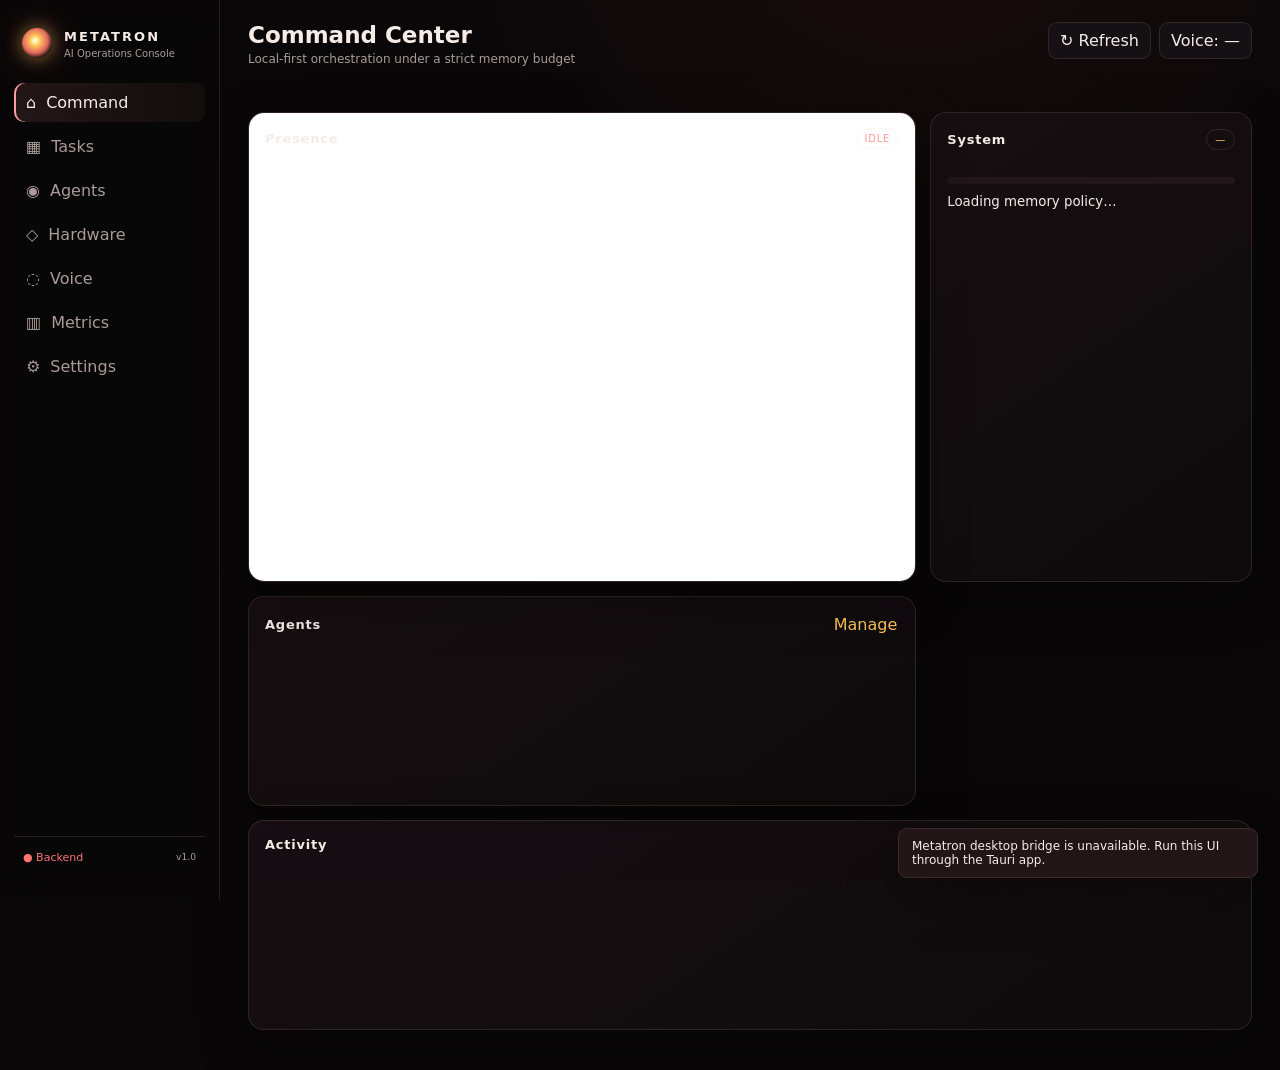
==== ui/index.html @ 9361f71b "Metatron v1.0 (AllNPU + GPU fallback) Source: Metatron_OpenSource_v1.1_AllNPU_GPUFallback.zip (98 fi" ====
<!doctype html>
<html lang="en">
<head>
<meta charset="utf-8" />
<meta name="viewport" content="width=device-width,initial-scale=1" />
<meta name="color-scheme" content="dark" />
<title>Metatron</title>
<link rel="stylesheet" href="styles.css" />
</head>
<body>
<div id="app">
  <aside class="sidebar">
    <div class="brand"><span class="brand-orb"></span><div><strong>METATRON</strong><small>AI Operations Console</small></div></div>
    <nav id="nav">
      <button data-view="command" class="active">⌂ <span>Command</span></button>
      <button data-view="tasks">▦ <span>Tasks</span></button>
      <button data-view="agents">◉ <span>Agents</span></button>
      <button data-view="hardware">◇ <span>Hardware</span></button>
      <button data-view="voice">◌ <span>Voice</span></button>
      <button data-view="metrics">▥ <span>Metrics</span></button>
      <button data-view="settings">⚙ <span>Settings</span></button>
    </nav>
    <div class="side-footer"><div id="backendState" class="status-dot">● Backend</div><small id="version">v1.0</small></div>
  </aside>

  <main>
    <header class="topbar">
      <div><h1 id="viewTitle">Command Center</h1><p id="viewSubtitle">Local-first orchestration under a strict memory budget</p></div>
      <div class="top-actions"><button id="refreshBtn" class="ghost">↻ Refresh</button><button id="ttsToggle" class="ghost">Voice: —</button></div>
    </header>

    <section id="view-command" class="view active">
      <div class="command-grid">
        <section class="panel orb-panel">
          <div class="panel-head"><h2>Presence</h2><span id="presenceState" class="pill">idle</span></div>
          <iframe id="orbFrame" src="orb.html" title="Metatron Orb"></iframe>
        </section>
        <section class="panel summary-panel">
          <div class="panel-head"><h2>System</h2><span id="memoryBadge" class="pill gold">—</span></div>
          <div class="metric-grid" id="systemMetrics"></div>
          <div class="memory-bar"><i id="memoryFill"></i></div>
          <small id="memoryLabel">Loading memory policy…</small>
        </section>
        <section class="panel agents-mini"><div class="panel-head"><h2>Agents</h2><button class="text-btn" data-go="agents">Manage</button></div><div id="agentMiniList"></div></section>
        <section class="panel activity"><div class="panel-head"><h2>Activity</h2><span class="muted">live</span></div><div id="activityList" class="activity-list"></div></section>
      </div>
    </section>

    <section id="view-tasks" class="view">
      <div class="toolbar"><button id="newTaskBtn" class="primary">+ New task</button><span class="muted">Drag is intentionally omitted in v1; use Move for deterministic agent-safe state transitions.</span></div>
      <div id="kanban" class="kanban"></div>
    </section>

    <section id="view-agents" class="view"><div id="agentGrid" class="cards"></div></section>

    <section id="view-hardware" class="view">
      <div class="two-col">
        <section class="panel"><div class="panel-head"><h2>Accelerator policy</h2><div class="row" style="margin:0"><button id="winmlCatalog" class="ghost">Windows ML</button><button id="winmlEnsure" class="primary">Ensure EPs</button><button id="hardwareRefresh" class="ghost">Re-scan</button></div></div>
          <p class="lead">Metatron tries <b>every routable NPU → every routable GPU → CPU</b>. Hardware detected without a usable execution provider is shown, but never selected. Runtime placement is recorded only after session creation succeeds.</p>
          <div id="devicePolicy" class="policy-row"></div>
          <div id="hardwareCounts" class="metric-grid"></div>
        </section>
        <section class="panel"><div class="panel-head"><h2>Active placement</h2></div><div id="actualDevices"></div></section>
      </div>
      <div id="deviceGrid" class="cards hardware-cards"></div>
    </section>

    <section id="view-voice" class="view">
      <div class="two-col">
        <section class="panel"><h2>Speech output</h2><div id="voiceControls" class="settings-stack"></div></section>
        <section class="panel"><h2>Test voice</h2><textarea id="ttsText">Metatron is online. All systems are operating within the configured memory budget.</textarea><div class="row"><button id="speakBtn" class="primary">Speak</button><button id="stopSpeakBtn" class="ghost">Stop</button></div><div id="ttsProviders"></div></section>
      </div>
      <section class="panel"><div class="panel-head"><h2>Presence response</h2><span class="muted">backend event semantics</span></div><div class="state-strip"><span>Listening</span><b>inward energy</b><span>Thinking</span><b>condensed core</b><span>Speaking</span><b>outward gold waves</b></div></section>
    </section>

    <section id="view-metrics" class="view">
      <div class="cards" id="metricCards"></div>
      <section class="panel"><div class="panel-head"><h2>Managed memory</h2><span id="budgetState" class="pill">—</span></div><div id="memoryResources" class="resource-list"></div></section>
    </section>

    <section id="view-settings" class="view">
      <div id="settingsGrid" class="settings-grid"></div>
    </section>
  </main>
</div>
<div id="toast"></div>
<script src="app.js"></script>
</body>
</html>
---- ui/styles.css ----
:root{--bg:#090708;--panel:#120d0f;--panel2:#171013;--line:rgba(255,190,145,.13);--text:#f6ece7;--muted:#a99b98;--red:#ff9c9c;--red2:#d95c66;--gold:#ffc857;--good:#78d9ad;--warn:#ffca70;--bad:#ff7373;--shadow:0 18px 54px rgba(0,0,0,.32);font-family:Inter,ui-sans-serif,system-ui,-apple-system,"Segoe UI",sans-serif;color-scheme:dark}*{box-sizing:border-box}html,body{margin:0;min-height:100%;background:radial-gradient(circle at 72% -15%,rgba(123,38,42,.16),transparent 32%),var(--bg);color:var(--text)}button,input,select,textarea{font:inherit}button{cursor:pointer}#app{display:grid;grid-template-columns:220px 1fr;min-height:100vh}.sidebar{position:sticky;top:0;height:100vh;border-right:1px solid var(--line);padding:22px 14px;display:flex;flex-direction:column;background:rgba(9,7,8,.86);backdrop-filter:blur(18px)}.brand{display:flex;align-items:center;gap:12px;padding:4px 8px 24px}.brand-orb{width:30px;height:30px;border-radius:50%;background:radial-gradient(circle at 44% 42%,#fff4bd 0 9%,#ffc857 20%,#df675d 52%,rgba(255,125,133,.08) 74%);box-shadow:0 0 18px #ffc85788,0 0 42px #e05e6644}.brand strong{letter-spacing:.16em;font-size:13px}.brand small{display:block;color:var(--muted);font-size:10px;margin-top:3px}nav{display:grid;gap:5px}nav button{border:0;background:transparent;color:var(--muted);text-align:left;padding:10px 12px;border-radius:10px;display:flex;gap:10px;align-items:center}nav button:hover,nav button.active{background:linear-gradient(90deg,rgba(255,156,156,.11),rgba(255,200,87,.04));color:var(--text)}nav button.active{box-shadow:inset 2px 0 var(--red)}.side-footer{margin-top:auto;padding:14px 9px;border-top:1px solid var(--line);display:flex;justify-content:space-between;color:var(--muted);font-size:11px}.status-dot.online{color:var(--good)}.status-dot.offline{color:var(--bad)}main{padding:22px 28px 40px;min-width:0}.topbar{height:72px;display:flex;align-items:flex-start;justify-content:space-between;margin-bottom:18px}.topbar h1{font-size:23px;margin:0 0 4px}.topbar p{margin:0;color:var(--muted);font-size:12px}.top-actions{display:flex;gap:8px}.view{display:none}.view.active{display:block}.panel{border:1px solid var(--line);border-radius:16px;background:linear-gradient(145deg,rgba(24,16,19,.86),rgba(15,11,13,.86));box-shadow:var(--shadow);padding:16px}.panel h2{margin:0;font-size:13px;letter-spacing:.06em}.panel-head{display:flex;align-items:center;justify-content:space-between;margin-bottom:12px}.command-grid{display:grid;grid-template-columns:minmax(420px,1.35fr) minmax(280px,.65fr);gap:14px}.orb-panel{height:470px;padding:0;overflow:hidden;position:relative}.orb-panel .panel-head{position:absolute;z-index:2;top:15px;left:16px;right:16px}.orb-panel iframe{border:0;width:100%;height:100%;background:transparent}.summary-panel{min-height:240px}.agents-mini,.activity{min-height:210px}.activity{grid-column:1/-1}.pill{padding:4px 8px;border:1px solid var(--line);border-radius:999px;color:var(--red);font-size:10px;text-transform:uppercase;letter-spacing:.08em}.pill.gold{color:var(--gold)}.metric-grid{display:grid;grid-template-columns:repeat(2,minmax(0,1fr));gap:10px}.metric{padding:11px;border-radius:11px;background:rgba(255,255,255,.025);border:1px solid rgba(255,255,255,.045)}.metric small{display:block;color:var(--muted);font-size:10px;text-transform:uppercase;letter-spacing:.08em}.metric b{display:block;font-size:19px;margin-top:3px}.memory-bar{height:7px;border-radius:99px;background:#21171a;margin:15px 0 7px;overflow:hidden}.memory-bar i{display:block;height:100%;width:0;background:linear-gradient(90deg,var(--red2),var(--gold));transition:width .25s}.ghost,.primary,.text-btn{border-radius:9px;padding:8px 11px}.ghost{border:1px solid var(--line);background:#151013;color:var(--text)}.primary{border:1px solid rgba(255,200,87,.25);background:linear-gradient(135deg,#8c343d,#a66725);color:#fff6e6}.text-btn{border:0;background:transparent;color:var(--gold);padding:2px}.muted{color:var(--muted);font-size:11px}.lead{color:#d8c8c2;font-size:12px;line-height:1.65}.agent-row,.activity-row,.resource-row,.device-row{display:flex;align-items:center;justify-content:space-between;padding:9px 2px;border-bottom:1px solid rgba(255,255,255,.045);gap:12px}.agent-row:last-child,.activity-row:last-child,.resource-row:last-child{border-bottom:0}.agent-name{display:flex;align-items:center;gap:8px}.dot{width:7px;height:7px;border-radius:50%;background:#666}.dot.running,.dot.ready,.dot.online{background:var(--good);box-shadow:0 0 8px #78d9ad55}.dot.error{background:var(--bad)}.dot.stopped,.dot.offline{background:#75676a}.activity-list{max-height:230px;overflow:auto}.activity-row time{font-variant-numeric:tabular-nums;color:#776b6d;font-size:10px}.toolbar{display:flex;justify-content:space-between;align-items:center;margin-bottom:12px}.kanban{display:grid;grid-template-columns:repeat(6,minmax(190px,1fr));gap:10px;overflow:auto;padding-bottom:10px}.column{min-height:520px;background:rgba(255,255,255,.018);border:1px solid var(--line);border-radius:13px;padding:10px}.column h3{text-transform:uppercase;letter-spacing:.1em;font-size:10px;color:var(--muted);margin:2px 3px 12px}.task-card{padding:11px;border:1px solid rgba(255,255,255,.07);border-radius:11px;background:#151012;margin-bottom:8px}.task-card strong{font-size:12px;display:block}.task-card small{display:block;color:var(--muted);margin-top:6px}.task-actions{display:flex;gap:5px;margin-top:9px}.task-actions button{font-size:9px;padding:4px 6px;border-radius:6px;border:1px solid var(--line);background:#1c1416;color:#d9cac5}.cards{display:grid;grid-template-columns:repeat(auto-fit,minmax(250px,1fr));gap:12px}.card{border:1px solid var(--line);border-radius:14px;background:#120d0f;padding:14px}.card-title{display:flex;justify-content:space-between;gap:8px;align-items:center}.card p{color:var(--muted);font-size:11px}.card .row,.row{display:flex;gap:8px;align-items:center;margin-top:10px}.two-col{display:grid;grid-template-columns:1fr 1fr;gap:12px;margin-bottom:12px}.hardware-cards{margin-top:12px}.device-kind{font-size:9px;padding:3px 6px;border-radius:5px;background:rgba(255,200,87,.1);color:var(--gold)}.policy-row{display:flex;gap:7px;margin:12px 0}.policy-chip{padding:6px 10px;border-radius:999px;border:1px solid var(--line);background:#171012}.settings-stack{display:grid;gap:12px}.setting-row{display:grid;grid-template-columns:1fr minmax(120px,180px);align-items:center;gap:12px}.setting-row label{font-size:12px}.setting-row small{display:block;color:var(--muted);margin-top:2px}.setting-row input,.setting-row select,textarea{width:100%;background:#0d090a;color:var(--text);border:1px solid var(--line);border-radius:8px;padding:8px}textarea{min-height:110px;resize:vertical}.toggle{appearance:none;width:42px!important;height:23px;border-radius:99px!important;background:#2a1d20!important;position:relative;border:1px solid var(--line)!important}.toggle:after{content:"";position:absolute;width:17px;height:17px;border-radius:50%;top:2px;left:3px;background:#8b777a;transition:.2s}.toggle:checked{background:#69363a!important}.toggle:checked:after{left:20px;background:var(--gold);box-shadow:0 0 9px #ffc85755}.state-strip{display:flex;gap:10px;align-items:center;flex-wrap:wrap}.state-strip span{padding:7px 9px;border:1px solid var(--line);border-radius:8px}.state-strip b{font-size:10px;color:var(--gold)}.resource-list{display:grid;gap:4px}.resource-row .resource-main{min-width:200px}.resource-row .mini-bar{height:5px;width:160px;background:#24191c;border-radius:99px;overflow:hidden}.resource-row .mini-bar i{height:100%;display:block;background:linear-gradient(90deg,var(--red2),var(--gold))}.settings-grid{display:grid;grid-template-columns:repeat(auto-fit,minmax(320px,1fr));gap:12px}.setting-card{border:1px solid var(--line);background:#120d0f;border-radius:14px;padding:15px}.setting-card h2{margin:0 0 12px;font-size:13px}.setting-card .setting-row{margin:9px 0}#toast{position:fixed;right:22px;bottom:22px;max-width:360px;padding:10px 13px;border-radius:9px;background:#211517;border:1px solid var(--line);box-shadow:var(--shadow);opacity:0;pointer-events:none;transform:translateY(8px);transition:.2s;font-size:12px}#toast.show{opacity:1;transform:none}@media(max-width:1050px){#app{grid-template-columns:72px 1fr}.brand div,nav span,.side-footer small{display:none}.brand{padding-left:5px}.sidebar{padding-inline:10px}nav button{justify-content:center}.command-grid,.two-col{grid-template-columns:1fr}.activity{grid-column:auto}.kanban{grid-template-columns:repeat(6,220px)}}@media(max-width:700px){main{padding:16px}.sidebar{display:none}#app{display:block}.topbar{height:auto}.command-grid{display:block}.panel{margin-bottom:10px}.orb-panel{height:360px}.metric-grid{grid-template-columns:1fr 1fr}}
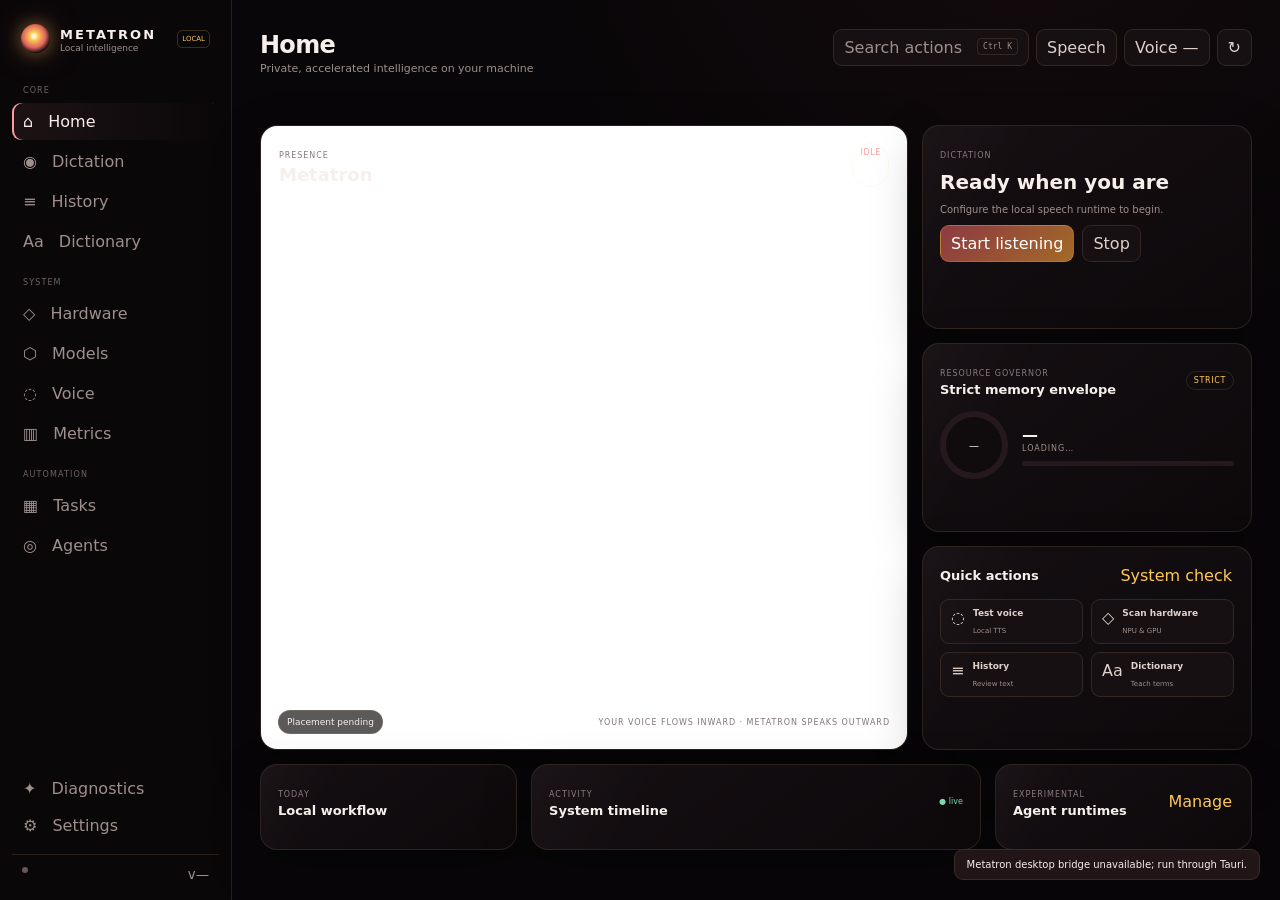
==== commit d22d9e1d: "Metatron v1.3 Professional Source: Metatron_OpenSource_v1.3_Professional.zip (150 files)  Co-Authore" ====
--- a/ui/index.html
+++ b/ui/index.html
@@ -1,89 +1,28 @@
-<!doctype html>
-<html lang="en">
-<head>
-<meta charset="utf-8" />
-<meta name="viewport" content="width=device-width,initial-scale=1" />
-<meta name="color-scheme" content="dark" />
-<title>Metatron</title>
-<link rel="stylesheet" href="styles.css" />
-</head>
-<body>
-<div id="app">
-  <aside class="sidebar">
-    <div class="brand"><span class="brand-orb"></span><div><strong>METATRON</strong><small>AI Operations Console</small></div></div>
-    <nav id="nav">
-      <button data-view="command" class="active">⌂ <span>Command</span></button>
-      <button data-view="tasks">▦ <span>Tasks</span></button>
-      <button data-view="agents">◉ <span>Agents</span></button>
-      <button data-view="hardware">◇ <span>Hardware</span></button>
-      <button data-view="voice">◌ <span>Voice</span></button>
-      <button data-view="metrics">▥ <span>Metrics</span></button>
-      <button data-view="settings">⚙ <span>Settings</span></button>
-    </nav>
-    <div class="side-footer"><div id="backendState" class="status-dot">● Backend</div><small id="version">v1.0</small></div>
-  </aside>
+<!doctype html><html lang="en"><head><meta charset="utf-8"><meta name="viewport" content="width=device-width,initial-scale=1"><meta name="color-scheme" content="dark"><meta name="theme-color" content="#090708"><title>Metatron</title><link rel="stylesheet" href="styles.css"></head><body>
+<div class="ambient"></div><div id="app"><aside class="sidebar">
+<div class="brand"><span class="brand-orb"></span><div><strong>METATRON</strong><small>Local intelligence</small></div><em>LOCAL</em></div>
+<nav id="nav"><span>Core</span><button data-view="command" class="active">⌂ <b>Home</b></button><button data-view="dictation">◉ <b>Dictation</b></button><button data-view="history">≡ <b>History</b></button><button data-view="vocabulary">Aa <b>Dictionary</b></button><span>System</span><button data-view="hardware">◇ <b>Hardware</b></button><button data-view="models">⬡ <b>Models</b></button><button data-view="voice">◌ <b>Voice</b></button><button data-view="metrics">▥ <b>Metrics</b></button><span>Automation</span><button data-view="tasks">▦ <b>Tasks</b></button><button data-view="agents">◎ <b>Agents</b></button></nav>
+<div class="side-bottom"><button data-view="diagnostics">✦ <b>Diagnostics</b></button><button data-view="settings">⚙ <b>Settings</b></button><div class="side-status"><i id="backendDot"></i><small id="version">v—</small></div></div></aside>
+<main><header><div><h1 id="viewTitle">Home</h1><p id="viewSubtitle">Private, accelerated intelligence on your machine</p></div><div class="top-actions"><button id="paletteBtn" class="search-trigger">Search actions <kbd>Ctrl K</kbd></button><button id="speechQuick">Speech</button><button id="ttsToggle">Voice —</button><button id="refreshBtn">↻</button></div></header><div id="healthRail" class="health-rail"></div>
 
-  <main>
-    <header class="topbar">
-      <div><h1 id="viewTitle">Command Center</h1><p id="viewSubtitle">Local-first orchestration under a strict memory budget</p></div>
-      <div class="top-actions"><button id="refreshBtn" class="ghost">↻ Refresh</button><button id="ttsToggle" class="ghost">Voice: —</button></div>
-    </header>
+<section id="view-command" class="view active"><div class="hero-grid"><article class="panel orb-panel"><div class="floating-head"><div><small>PRESENCE</small><h2>Metatron</h2></div><span id="presenceState" class="pill">idle</span></div><iframe id="orbFrame" src="orb.html" title="Metatron presence"></iframe><div class="orb-foot"><span id="orbDevice">Placement pending</span><small>Your voice flows inward · Metatron speaks outward</small></div></article><div class="home-stack">
+<article class="panel listen-card"><small>DICTATION</small><h2 id="listenHeadline">Ready when you are</h2><p id="listenSubhead">Configure the local speech runtime to begin.</p><div class="row"><button id="startSpeechBtn" class="primary">Start listening</button><button id="stopSpeechBtn">Stop</button></div><div id="dictationFacts" class="facts"></div></article>
+<article class="panel"><div class="panel-head"><div><small>RESOURCE GOVERNOR</small><h2>Strict memory envelope</h2></div><span id="memoryBadge" class="pill gold">STRICT</span></div><div class="memory"><div id="memoryRing" class="memory-ring"><span id="memoryRingText">—</span></div><div><strong id="memoryPrimary">—</strong><small id="memoryLabel">Loading…</small><div class="bar"><i id="memoryFill"></i></div></div></div></article>
+<article class="panel"><div class="panel-head"><h2>Quick actions</h2><button class="link" data-go="diagnostics">System check</button></div><div class="quick"><button data-action="test-voice">◌ <b>Test voice</b><small>Local TTS</small></button><button data-action="scan-hardware">◇ <b>Scan hardware</b><small>NPU & GPU</small></button><button data-action="history">≡ <b>History</b><small>Review text</small></button><button data-action="dictionary">Aa <b>Dictionary</b><small>Teach terms</small></button></div></article></div></div>
+<div class="overview"><article class="panel"><div class="panel-head"><div><small>TODAY</small><h2>Local workflow</h2></div></div><div id="todayStats" class="today"></div></article><article class="panel"><div class="panel-head"><div><small>ACTIVITY</small><h2>System timeline</h2></div><span class="live">● live</span></div><div id="activityList" class="activity"></div></article><article class="panel"><div class="panel-head"><div><small>EXPERIMENTAL</small><h2>Agent runtimes</h2></div><button class="link" data-go="agents">Manage</button></div><div id="agentMiniList"></div></article></div></section>
 
-    <section id="view-command" class="view active">
-      <div class="command-grid">
-        <section class="panel orb-panel">
-          <div class="panel-head"><h2>Presence</h2><span id="presenceState" class="pill">idle</span></div>
-          <iframe id="orbFrame" src="orb.html" title="Metatron Orb"></iframe>
-        </section>
-        <section class="panel summary-panel">
-          <div class="panel-head"><h2>System</h2><span id="memoryBadge" class="pill gold">—</span></div>
-          <div class="metric-grid" id="systemMetrics"></div>
-          <div class="memory-bar"><i id="memoryFill"></i></div>
-          <small id="memoryLabel">Loading memory policy…</small>
-        </section>
-        <section class="panel agents-mini"><div class="panel-head"><h2>Agents</h2><button class="text-btn" data-go="agents">Manage</button></div><div id="agentMiniList"></div></section>
-        <section class="panel activity"><div class="panel-head"><h2>Activity</h2><span class="muted">live</span></div><div id="activityList" class="activity-list"></div></section>
-      </div>
-    </section>
-
-    <section id="view-tasks" class="view">
-      <div class="toolbar"><button id="newTaskBtn" class="primary">+ New task</button><span class="muted">Drag is intentionally omitted in v1; use Move for deterministic agent-safe state transitions.</span></div>
-      <div id="kanban" class="kanban"></div>
-    </section>
-
-    <section id="view-agents" class="view"><div id="agentGrid" class="cards"></div></section>
-
-    <section id="view-hardware" class="view">
-      <div class="two-col">
-        <section class="panel"><div class="panel-head"><h2>Accelerator policy</h2><div class="row" style="margin:0"><button id="winmlCatalog" class="ghost">Windows ML</button><button id="winmlEnsure" class="primary">Ensure EPs</button><button id="hardwareRefresh" class="ghost">Re-scan</button></div></div>
-          <p class="lead">Metatron tries <b>every routable NPU → every routable GPU → CPU</b>. Hardware detected without a usable execution provider is shown, but never selected. Runtime placement is recorded only after session creation succeeds.</p>
-          <div id="devicePolicy" class="policy-row"></div>
-          <div id="hardwareCounts" class="metric-grid"></div>
-        </section>
-        <section class="panel"><div class="panel-head"><h2>Active placement</h2></div><div id="actualDevices"></div></section>
-      </div>
-      <div id="deviceGrid" class="cards hardware-cards"></div>
-    </section>
-
-    <section id="view-voice" class="view">
-      <div class="two-col">
-        <section class="panel"><h2>Speech output</h2><div id="voiceControls" class="settings-stack"></div></section>
-        <section class="panel"><h2>Test voice</h2><textarea id="ttsText">Metatron is online. All systems are operating within the configured memory budget.</textarea><div class="row"><button id="speakBtn" class="primary">Speak</button><button id="stopSpeakBtn" class="ghost">Stop</button></div><div id="ttsProviders"></div></section>
-      </div>
-      <section class="panel"><div class="panel-head"><h2>Presence response</h2><span class="muted">backend event semantics</span></div><div class="state-strip"><span>Listening</span><b>inward energy</b><span>Thinking</span><b>condensed core</b><span>Speaking</span><b>outward gold waves</b></div></section>
-    </section>
-
-    <section id="view-metrics" class="view">
-      <div class="cards" id="metricCards"></div>
-      <section class="panel"><div class="panel-head"><h2>Managed memory</h2><span id="budgetState" class="pill">—</span></div><div id="memoryResources" class="resource-list"></div></section>
-    </section>
-
-    <section id="view-settings" class="view">
-      <div id="settingsGrid" class="settings-grid"></div>
-    </section>
-  </main>
-</div>
-<div id="toast"></div>
-<script src="app.js"></script>
-</body>
-</html>
+<section id="view-dictation" class="view"><div class="two"><article class="panel tall"><div class="panel-head"><div><small>LIVE INPUT</small><h2>Dictation engine</h2></div><span id="dictationStatePill" class="pill">offline</span></div><div class="dictation-hero"><div class="mic-orbit">◉</div><div><h3 id="dictationEngineTitle">Speech runtime</h3><p id="dictationEngineText">Configure the local runtime to begin.</p></div></div><div class="row"><button id="dictationStart" class="primary">Start engine</button><button id="dictationStop">Stop engine</button></div><div id="dictationDetails" class="detail-list"></div></article><div class="stack"><article class="panel"><div class="panel-head"><div><small>QUALITY</small><h2>Context & cleanup</h2></div></div><div id="contextSummary" class="feature-list"></div></article><article class="panel"><div class="panel-head"><div><small>PRIVACY</small><h2>Application rules</h2></div></div><div id="privacyRuleSummary" class="feature-list"></div></article></div></div></section>
+<section id="view-history" class="view"><div class="toolbar"><div class="search"><input id="historySearch" placeholder="Search local dictation history"></div><label><input id="historyPinned" type="checkbox"> Pinned</label><button id="clearHistoryBtn">Clear unpinned</button></div><div id="historyPrivacyBanner" class="banner"></div><article class="panel"><div id="historyList" class="list"></div></article></section>
+<section id="view-vocabulary" class="view"><div class="two"><article class="panel"><div class="panel-head"><div><small>PERSONAL DICTIONARY</small><h2>Teach Metatron your words</h2></div><span id="vocabCount" class="pill">0 terms</span></div><div class="form"><label>Term<input id="vocabTerm" placeholder="Supabase"></label><label>Preferred spelling<input id="vocabReplacement"></label><label>Notes<input id="vocabNotes"></label><button id="addVocabBtn" class="primary">Add term</button></div></article><article class="panel"><div class="panel-head"><div><small>APP AWARENESS</small><h2>Context & privacy rules</h2></div></div><div class="form"><label>Application ID<input id="ruleAppId" placeholder="Code.exe"></label><label>Label<input id="ruleLabel"></label><div class="form-row"><label>Context<select id="ruleContext"><option>general</option><option>email</option><option>work</option><option>personal</option><option>code</option><option>terminal</option><option>notes</option></select></label><label>Privacy<select id="rulePrivacy"><option value="allow">Allow</option><option value="no_context">No context</option><option value="pause">Pause dictation</option></select></label></div><button id="addRuleBtn">Save rule</button></div></article></div><div class="two"><article class="panel"><div class="panel-head"><h2>Dictionary entries</h2><input id="vocabSearch" class="mini-search" placeholder="Filter"></div><div id="vocabList" class="list"></div></article><article class="panel"><div class="panel-head"><h2>Application rules</h2><span class="muted">local policy</span></div><div id="appRulesList" class="list"></div></article></div></section>
+<section id="view-hardware" class="view"><div class="two"><article class="panel"><div class="panel-head"><div><small>ROUTING POLICY</small><h2>Accelerator selection</h2></div><div class="row"><button id="winmlCatalog">Windows ML</button><button id="winmlEnsure" class="primary">Prepare providers</button><button id="hardwareRefresh">↻</button></div></div><p class="lead">Every routable NPU → every routable GPU → CPU. Detected hardware without a usable provider is never claimed as active.</p><div id="devicePolicy" class="policy"></div><div id="hardwareCounts" class="metrics"></div></article><article class="panel"><div class="panel-head"><div><small>TRUTHFUL PLACEMENT</small><h2>Active workloads</h2></div></div><div id="actualDevices" class="list"></div></article></div><div id="deviceGrid" class="cards"></div></section>
+<section id="view-models" class="view"><div class="toolbar"><div><b>Local model center</b><span class="muted block">Runtime readiness, memory reservation and preferred placement</span></div><span id="modelBudgetHint" class="pill gold">Strict</span></div><div id="runtimeInventory" class="runtime-grid"></div><div id="modelGrid" class="model-grid"></div></section>
+<section id="view-voice" class="view"><div class="two"><article class="panel"><div class="panel-head"><div><small>SPEECH OUTPUT</small><h2>Voice personality</h2></div></div><div id="voiceControls" class="settings-list"></div></article><article class="panel"><div class="panel-head"><div><small>PREVIEW</small><h2>Test voice</h2></div></div><textarea id="ttsText">Metatron is online. All systems are operating within the configured memory budget.</textarea><div class="row"><button id="speakBtn" class="primary">Speak</button><button id="stopSpeakBtn">Stop</button></div><div id="ttsProviders"></div></article></div></section>
+<section id="view-metrics" class="view"><div id="metricCards" class="cards"></div><article class="panel"><div class="panel-head"><div><small>MEMORY GOVERNOR</small><h2>Managed resources</h2></div><span id="budgetState" class="pill">—</span></div><div id="memoryResources" class="list"></div></article></section>
+<section id="view-tasks" class="view"><div class="toolbar"><button id="newTaskBtn" class="primary">+ New task</button><span class="muted">Deterministic task state transitions.</span></div><div id="kanban" class="kanban"></div></section>
+<section id="view-agents" class="view"><div class="banner warn"><b>Experimental integrations.</b> Agent adapters are outside the certified dictation/orb/memory core.</div><div id="agentGrid" class="cards"></div></section>
+<section id="view-diagnostics" class="view"><article class="panel diagnostics-hero"><div><small>SYSTEM READINESS</small><h2 id="diagnosticsTitle">Checking Metatron…</h2><p id="diagnosticsSummary">Running non-destructive local checks.</p></div><div id="diagnosticScore" class="score">—</div></article><div id="diagnosticChecks" class="cards"></div><article class="panel certify"><div><small>FULL WINDOWS CERTIFICATION</small><h2>Qualify this PC end-to-end</h2><p class="lead">Preflight checks Windows/WebView2/build tooling. The validation harness then tests process ownership, accelerator routing, STT, TTS and diagnostics on the actual machine.</p></div><div class="row"><button id="copyBootstrapCmd">Copy bootstrap</button><button id="copyValidationCmd" class="primary">Copy validation</button></div></article></section>
+<section id="view-settings" class="view"><div id="settingsGrid" class="settings-grid"></div></section>
+</main></div><div id="toast"></div>
+<div id="commandPalette" class="overlay" hidden><div class="palette"><div class="palette-search"><input id="paletteInput" placeholder="Type an action…"><kbd>Esc</kbd></div><div id="paletteResults"></div></div></div>
+<div id="onboarding" class="overlay" hidden><div class="onboarding"><span class="brand-orb large"></span><small>WELCOME TO METATRON</small><h2>Local intelligence, under your control.</h2><p>Metatron keeps its control plane light, prefers your NPU, falls back to GPU, and saves dictated text only when you choose.</p><div class="onboarding-points"><div><b>1</b><span>Private by default<small>Transcript history starts off.</small></span></div><div><b>2</b><span>Truthful acceleration<small>NPU → GPU → CPU with verified placement.</small></span></div><div><b>3</b><span>Strict memory governor<small>Heavy models live in disposable workers.</small></span></div></div><div class="row center"><button id="onboardingDiagnostics">Check my system</button><button id="onboardingDone" class="primary">Enter Metatron</button></div></div></div>
+<script src="app.js"></script></body></html>
--- a/ui/styles.css
+++ b/ui/styles.css
@@ -1 +1 @@
-:root{--bg:#090708;--panel:#120d0f;--panel2:#171013;--line:rgba(255,190,145,.13);--text:#f6ece7;--muted:#a99b98;--red:#ff9c9c;--red2:#d95c66;--gold:#ffc857;--good:#78d9ad;--warn:#ffca70;--bad:#ff7373;--shadow:0 18px 54px rgba(0,0,0,.32);font-family:Inter,ui-sans-serif,system-ui,-apple-system,"Segoe UI",sans-serif;color-scheme:dark}*{box-sizing:border-box}html,body{margin:0;min-height:100%;background:radial-gradient(circle at 72% -15%,rgba(123,38,42,.16),transparent 32%),var(--bg);color:var(--text)}button,input,select,textarea{font:inherit}button{cursor:pointer}#app{display:grid;grid-template-columns:220px 1fr;min-height:100vh}.sidebar{position:sticky;top:0;height:100vh;border-right:1px solid var(--line);padding:22px 14px;display:flex;flex-direction:column;background:rgba(9,7,8,.86);backdrop-filter:blur(18px)}.brand{display:flex;align-items:center;gap:12px;padding:4px 8px 24px}.brand-orb{width:30px;height:30px;border-radius:50%;background:radial-gradient(circle at 44% 42%,#fff4bd 0 9%,#ffc857 20%,#df675d 52%,rgba(255,125,133,.08) 74%);box-shadow:0 0 18px #ffc85788,0 0 42px #e05e6644}.brand strong{letter-spacing:.16em;font-size:13px}.brand small{display:block;color:var(--muted);font-size:10px;margin-top:3px}nav{display:grid;gap:5px}nav button{border:0;background:transparent;color:var(--muted);text-align:left;padding:10px 12px;border-radius:10px;display:flex;gap:10px;align-items:center}nav button:hover,nav button.active{background:linear-gradient(90deg,rgba(255,156,156,.11),rgba(255,200,87,.04));color:var(--text)}nav button.active{box-shadow:inset 2px 0 var(--red)}.side-footer{margin-top:auto;padding:14px 9px;border-top:1px solid var(--line);display:flex;justify-content:space-between;color:var(--muted);font-size:11px}.status-dot.online{color:var(--good)}.status-dot.offline{color:var(--bad)}main{padding:22px 28px 40px;min-width:0}.topbar{height:72px;display:flex;align-items:flex-start;justify-content:space-between;margin-bottom:18px}.topbar h1{font-size:23px;margin:0 0 4px}.topbar p{margin:0;color:var(--muted);font-size:12px}.top-actions{display:flex;gap:8px}.view{display:none}.view.active{display:block}.panel{border:1px solid var(--line);border-radius:16px;background:linear-gradient(145deg,rgba(24,16,19,.86),rgba(15,11,13,.86));box-shadow:var(--shadow);padding:16px}.panel h2{margin:0;font-size:13px;letter-spacing:.06em}.panel-head{display:flex;align-items:center;justify-content:space-between;margin-bottom:12px}.command-grid{display:grid;grid-template-columns:minmax(420px,1.35fr) minmax(280px,.65fr);gap:14px}.orb-panel{height:470px;padding:0;overflow:hidden;position:relative}.orb-panel .panel-head{position:absolute;z-index:2;top:15px;left:16px;right:16px}.orb-panel iframe{border:0;width:100%;height:100%;background:transparent}.summary-panel{min-height:240px}.agents-mini,.activity{min-height:210px}.activity{grid-column:1/-1}.pill{padding:4px 8px;border:1px solid var(--line);border-radius:999px;color:var(--red);font-size:10px;text-transform:uppercase;letter-spacing:.08em}.pill.gold{color:var(--gold)}.metric-grid{display:grid;grid-template-columns:repeat(2,minmax(0,1fr));gap:10px}.metric{padding:11px;border-radius:11px;background:rgba(255,255,255,.025);border:1px solid rgba(255,255,255,.045)}.metric small{display:block;color:var(--muted);font-size:10px;text-transform:uppercase;letter-spacing:.08em}.metric b{display:block;font-size:19px;margin-top:3px}.memory-bar{height:7px;border-radius:99px;background:#21171a;margin:15px 0 7px;overflow:hidden}.memory-bar i{display:block;height:100%;width:0;background:linear-gradient(90deg,var(--red2),var(--gold));transition:width .25s}.ghost,.primary,.text-btn{border-radius:9px;padding:8px 11px}.ghost{border:1px solid var(--line);background:#151013;color:var(--text)}.primary{border:1px solid rgba(255,200,87,.25);background:linear-gradient(135deg,#8c343d,#a66725);color:#fff6e6}.text-btn{border:0;background:transparent;color:var(--gold);padding:2px}.muted{color:var(--muted);font-size:11px}.lead{color:#d8c8c2;font-size:12px;line-height:1.65}.agent-row,.activity-row,.resource-row,.device-row{display:flex;align-items:center;justify-content:space-between;padding:9px 2px;border-bottom:1px solid rgba(255,255,255,.045);gap:12px}.agent-row:last-child,.activity-row:last-child,.resource-row:last-child{border-bottom:0}.agent-name{display:flex;align-items:center;gap:8px}.dot{width:7px;height:7px;border-radius:50%;background:#666}.dot.running,.dot.ready,.dot.online{background:var(--good);box-shadow:0 0 8px #78d9ad55}.dot.error{background:var(--bad)}.dot.stopped,.dot.offline{background:#75676a}.activity-list{max-height:230px;overflow:auto}.activity-row time{font-variant-numeric:tabular-nums;color:#776b6d;font-size:10px}.toolbar{display:flex;justify-content:space-between;align-items:center;margin-bottom:12px}.kanban{display:grid;grid-template-columns:repeat(6,minmax(190px,1fr));gap:10px;overflow:auto;padding-bottom:10px}.column{min-height:520px;background:rgba(255,255,255,.018);border:1px solid var(--line);border-radius:13px;padding:10px}.column h3{text-transform:uppercase;letter-spacing:.1em;font-size:10px;color:var(--muted);margin:2px 3px 12px}.task-card{padding:11px;border:1px solid rgba(255,255,255,.07);border-radius:11px;background:#151012;margin-bottom:8px}.task-card strong{font-size:12px;display:block}.task-card small{display:block;color:var(--muted);margin-top:6px}.task-actions{display:flex;gap:5px;margin-top:9px}.task-actions button{font-size:9px;padding:4px 6px;border-radius:6px;border:1px solid var(--line);background:#1c1416;color:#d9cac5}.cards{display:grid;grid-template-columns:repeat(auto-fit,minmax(250px,1fr));gap:12px}.card{border:1px solid var(--line);border-radius:14px;background:#120d0f;padding:14px}.card-title{display:flex;justify-content:space-between;gap:8px;align-items:center}.card p{color:var(--muted);font-size:11px}.card .row,.row{display:flex;gap:8px;align-items:center;margin-top:10px}.two-col{display:grid;grid-template-columns:1fr 1fr;gap:12px;margin-bottom:12px}.hardware-cards{margin-top:12px}.device-kind{font-size:9px;padding:3px 6px;border-radius:5px;background:rgba(255,200,87,.1);color:var(--gold)}.policy-row{display:flex;gap:7px;margin:12px 0}.policy-chip{padding:6px 10px;border-radius:999px;border:1px solid var(--line);background:#171012}.settings-stack{display:grid;gap:12px}.setting-row{display:grid;grid-template-columns:1fr minmax(120px,180px);align-items:center;gap:12px}.setting-row label{font-size:12px}.setting-row small{display:block;color:var(--muted);margin-top:2px}.setting-row input,.setting-row select,textarea{width:100%;background:#0d090a;color:var(--text);border:1px solid var(--line);border-radius:8px;padding:8px}textarea{min-height:110px;resize:vertical}.toggle{appearance:none;width:42px!important;height:23px;border-radius:99px!important;background:#2a1d20!important;position:relative;border:1px solid var(--line)!important}.toggle:after{content:"";position:absolute;width:17px;height:17px;border-radius:50%;top:2px;left:3px;background:#8b777a;transition:.2s}.toggle:checked{background:#69363a!important}.toggle:checked:after{left:20px;background:var(--gold);box-shadow:0 0 9px #ffc85755}.state-strip{display:flex;gap:10px;align-items:center;flex-wrap:wrap}.state-strip span{padding:7px 9px;border:1px solid var(--line);border-radius:8px}.state-strip b{font-size:10px;color:var(--gold)}.resource-list{display:grid;gap:4px}.resource-row .resource-main{min-width:200px}.resource-row .mini-bar{height:5px;width:160px;background:#24191c;border-radius:99px;overflow:hidden}.resource-row .mini-bar i{height:100%;display:block;background:linear-gradient(90deg,var(--red2),var(--gold))}.settings-grid{display:grid;grid-template-columns:repeat(auto-fit,minmax(320px,1fr));gap:12px}.setting-card{border:1px solid var(--line);background:#120d0f;border-radius:14px;padding:15px}.setting-card h2{margin:0 0 12px;font-size:13px}.setting-card .setting-row{margin:9px 0}#toast{position:fixed;right:22px;bottom:22px;max-width:360px;padding:10px 13px;border-radius:9px;background:#211517;border:1px solid var(--line);box-shadow:var(--shadow);opacity:0;pointer-events:none;transform:translateY(8px);transition:.2s;font-size:12px}#toast.show{opacity:1;transform:none}@media(max-width:1050px){#app{grid-template-columns:72px 1fr}.brand div,nav span,.side-footer small{display:none}.brand{padding-left:5px}.sidebar{padding-inline:10px}nav button{justify-content:center}.command-grid,.two-col{grid-template-columns:1fr}.activity{grid-column:auto}.kanban{grid-template-columns:repeat(6,220px)}}@media(max-width:700px){main{padding:16px}.sidebar{display:none}#app{display:block}.topbar{height:auto}.command-grid{display:block}.panel{margin-bottom:10px}.orb-panel{height:360px}.metric-grid{grid-template-columns:1fr 1fr}}
+:root{--bg:#080608;--panel:#130e10;--panel2:#191114;--line:rgba(255,201,150,.12);--line2:rgba(255,201,150,.22);--text:#f7efeb;--muted:#9e8f8c;--red:#ff9c9c;--gold:#ffc857;--good:#78d9ad;--warn:#ffca70;--bad:#ff7373;font-family:Inter,ui-sans-serif,system-ui,-apple-system,"Segoe UI",sans-serif;color-scheme:dark}*{box-sizing:border-box}html{background:var(--bg)}body{margin:0;background:radial-gradient(circle at 80% -15%,#65293222,transparent 35%),var(--bg);color:var(--text);min-height:100vh}.ambient{position:fixed;inset:0;pointer-events:none;opacity:.12;background-image:linear-gradient(#ffffff08 1px,transparent 1px),linear-gradient(90deg,#ffffff08 1px,transparent 1px);background-size:42px 42px;mask-image:linear-gradient(black,transparent 75%)}button,input,select,textarea{font:inherit}button{cursor:pointer;border:1px solid var(--line);background:#161012;color:#ded0cb;border-radius:9px;padding:8px 10px}button:hover{border-color:var(--line2);background:#1c1417}.primary{background:linear-gradient(135deg,#8d3942,#a36a27);border-color:#ffc85744;color:white}.link{border:0;background:transparent;color:var(--gold);padding:2px}.muted{color:var(--muted)}.block{display:block}.row{display:flex;gap:8px;align-items:center}.center{justify-content:center}#app{display:grid;grid-template-columns:232px minmax(0,1fr);min-height:100vh}.sidebar{height:100vh;position:sticky;top:0;display:flex;flex-direction:column;padding:18px 12px;border-right:1px solid var(--line);background:#0b080aeF;backdrop-filter:blur(20px)}.brand{display:grid;grid-template-columns:auto 1fr auto;align-items:center;gap:10px;padding:6px 9px 18px}.brand strong{font-size:13px;letter-spacing:.16em}.brand small{display:block;color:var(--muted);font-size:9px}.brand em{font-style:normal;color:var(--gold);font-size:7px;border:1px solid #ffc85733;border-radius:5px;padding:4px}.brand-orb{width:29px;height:29px;border-radius:50%;display:inline-block;background:radial-gradient(circle at 45% 42%,#fff7cf 0 8%,#ffc857 18%,#dc625c 50%,#ff7d8505 73%);box-shadow:0 0 18px #ffc85777,0 0 42px #df5e6633}.brand-orb.large{width:56px;height:56px}.sidebar nav{display:grid;gap:3px}.sidebar nav>span{font-size:8px;letter-spacing:.14em;text-transform:uppercase;color:#6f6265;padding:15px 11px 5px}.sidebar nav button,.side-bottom>button{border:0;background:transparent;text-align:left;color:var(--muted);padding:9px 11px}.sidebar nav button b,.side-bottom b{margin-left:10px;font-weight:500}.sidebar nav button.active{background:linear-gradient(90deg,#ff9c9c14,transparent);color:var(--text);box-shadow:inset 2px 0 var(--red)}.side-bottom{margin-top:auto;display:grid}.side-status{margin-top:10px;padding:12px 10px 0;border-top:1px solid var(--line);display:flex;justify-content:space-between;color:var(--muted)}#backendDot{width:6px;height:6px;border-radius:50%;background:#65585b}.online #backendDot,#backendDot.online{background:var(--good);box-shadow:0 0 8px #78d9ad77}main{padding:19px 28px 40px;max-width:1800px;width:100%;margin:auto}header{display:flex;justify-content:space-between;align-items:flex-start;min-height:65px}header h1{font-size:24px;margin:2px 0 3px;letter-spacing:-.03em}header p{margin:0;color:var(--muted);font-size:11px}.top-actions{display:flex;gap:7px}.search-trigger{min-width:190px;display:flex;justify-content:space-between;gap:15px;color:var(--muted)}kbd{font-size:8px;padding:3px 5px;border:1px solid var(--line);border-radius:4px}.health-rail{height:31px;display:flex;gap:7px;align-items:center;overflow:hidden}.health-chip{font-size:9px;color:var(--muted);border:1px solid #ffffff0a;border-radius:999px;padding:4px 8px;background:#ffffff04}.health-chip:before{content:'●';font-size:6px;color:#77696c;margin-right:6px}.health-chip.good:before{color:var(--good)}.health-chip.warn:before{color:var(--warn)}.health-chip.bad:before{color:var(--bad)}.view{display:none;animation:fade .16s}.view.active{display:block}@keyframes fade{from{opacity:.35;transform:translateY(3px)}}.panel{position:relative;overflow:hidden;border:1px solid var(--line);border-radius:17px;background:linear-gradient(145deg,#171014e8,#0e0a0ce8);padding:17px;box-shadow:0 18px 50px #0004}.panel:before{content:'';position:absolute;inset:0;pointer-events:none;background:linear-gradient(120deg,#ffffff06,transparent 27%)}.panel h2{font-size:13px;margin:2px 0}.panel small{font-size:8px;letter-spacing:.12em;color:#88797c;text-transform:uppercase}.panel-head{display:flex;justify-content:space-between;align-items:center;gap:10px;margin-bottom:12px}.pill{font-size:8px;letter-spacing:.08em;text-transform:uppercase;color:var(--red);border:1px solid var(--line);border-radius:999px;padding:4px 7px}.pill.gold{color:var(--gold)}.hero-grid{display:grid;grid-template-columns:minmax(470px,1.35fr) minmax(330px,.65fr);gap:14px}.orb-panel{height:625px;padding:0;background:radial-gradient(circle at 50% 49%,#872f3719,#0d090beF 65%)}.orb-panel iframe{width:100%;height:100%;border:0}.floating-head{position:absolute;z-index:2;left:18px;right:18px;top:17px;display:flex;justify-content:space-between}.floating-head h2{font-size:18px}.orb-foot{position:absolute;z-index:2;bottom:15px;left:17px;right:17px;display:flex;justify-content:space-between;align-items:center}.orb-foot>span{font-size:9px;padding:6px 8px;border-radius:999px;background:#090708aa;border:1px solid var(--line)}.orb-foot small{font-size:8px;color:#827579}.home-stack{display:grid;gap:14px}.listen-card h2{font-size:20px;margin:8px 0 4px}.listen-card p{color:var(--muted);font-size:10px}.facts{display:flex;gap:8px;margin-top:14px}.fact{flex:1;border-top:1px solid #ffffff0c;padding-top:8px}.fact small{display:block}.fact b{font-size:10px}.memory{display:grid;grid-template-columns:auto 1fr;gap:14px;align-items:center}.memory-ring{--p:0deg;width:68px;height:68px;border-radius:50%;display:grid;place-items:center;background:conic-gradient(var(--gold) var(--p),#25191e 0);position:relative}.memory-ring:before{content:'';position:absolute;inset:6px;border-radius:50%;background:#100b0d}.memory-ring span{z-index:1;font-size:10px}.memory>div:last-child strong,.memory>div:last-child small{display:block}.memory>div:last-child small{color:var(--muted);font-size:8px}.bar{height:5px;background:#25191e;border-radius:99px;margin-top:8px}.bar i{display:block;height:100%;width:0;background:linear-gradient(90deg,#d95c66,var(--gold));border-radius:99px}.quick{display:grid;grid-template-columns:1fr 1fr;gap:8px}.quick button{text-align:left;display:grid;grid-template-columns:auto 1fr;column-gap:8px}.quick button>b{font-size:9px}.quick button>small{grid-column:2;color:var(--muted);font-size:7px;text-transform:none;letter-spacing:0}.overview{display:grid;grid-template-columns:.8fr 1.4fr .8fr;gap:14px;margin-top:14px}.today{display:grid;grid-template-columns:1fr 1fr;gap:8px}.today>div{border:1px solid #ffffff0a;border-radius:10px;padding:9px}.today b{font-size:17px;display:block}.activity{max-height:190px;overflow:auto}.activity-row,.list-row{display:flex;justify-content:space-between;gap:10px;padding:8px 2px;border-bottom:1px solid #ffffff0a;font-size:9px}.activity-row time{color:#706467}.live{font-size:8px;color:var(--good)}.two{display:grid;grid-template-columns:1fr 1fr;gap:14px}.stack{display:grid;gap:14px}.tall{min-height:540px}.dictation-hero{display:flex;align-items:center;gap:18px;padding:32px 8px}.mic-orbit{width:105px;height:105px;border-radius:50%;display:grid;place-items:center;border:1px solid #ffc85733;background:radial-gradient(circle,#ffc85713,#ff9c9c08 50%,transparent 70%);font-size:23px;color:var(--gold)}.dictation-hero h3{font-size:22px;margin:0}.dictation-hero p,.lead{color:var(--muted);font-size:10px;line-height:1.6}.detail-list,.feature-list,.list{display:grid}.detail-item,.feature-item,.data-row{display:flex;justify-content:space-between;gap:12px;padding:9px 0;border-top:1px solid #ffffff0a;font-size:9px}.detail-item span,.feature-item span{color:var(--muted)}.toolbar{display:flex;justify-content:space-between;align-items:center;gap:10px;margin-bottom:12px}.search{flex:1;max-width:500px}.search input,.mini-search,input,select,textarea{width:100%;background:#0c090a;color:var(--text);border:1px solid var(--line);border-radius:8px;padding:8px;outline:none}.banner{padding:10px 12px;border:1px solid #8bb9ff22;border-radius:10px;margin-bottom:10px;background:#8bb9ff09;color:#bccce2;font-size:9px}.banner.warn{border-color:#ffca7033;color:#dbc6a0;background:#ffca7008}.history-item{display:grid;grid-template-columns:1fr auto;gap:12px;border:1px solid #ffffff0c;border-radius:11px;padding:12px;margin-bottom:7px}.history-item p{margin:0 0 7px;font-size:11px;color:#e4d6d1}.meta{display:flex;gap:7px;color:var(--muted);font-size:8px;flex-wrap:wrap}.form{display:grid;gap:9px}.form label{font-size:8px;color:var(--muted)}.form-row{display:grid;grid-template-columns:1fr 1fr;gap:8px}.metrics{display:grid;grid-template-columns:1fr 1fr;gap:8px}.metric{padding:9px;border:1px solid #ffffff0a;border-radius:9px}.metric small{display:block}.metric b{font-size:16px}.policy{display:flex;gap:6px;margin:10px 0}.policy span{font-size:8px;border:1px solid var(--line);border-radius:999px;padding:5px 8px}.cards{display:grid;grid-template-columns:repeat(auto-fit,minmax(260px,1fr));gap:12px}.card,.model-card,.runtime-card,.diagnostic-card{border:1px solid var(--line);border-radius:13px;background:linear-gradient(145deg,#140e11,#0d090b);padding:13px}.model-grid,.runtime-grid{display:grid;grid-template-columns:repeat(auto-fit,minmax(290px,1fr));gap:10px}.runtime-grid{margin-bottom:12px}.runtime-card{display:flex;justify-content:space-between;gap:10px}.runtime-card b,.runtime-card small{display:block}.runtime-card small{font-size:7px;text-transform:none;letter-spacing:0;line-height:1.4}.model-card h3{font-size:11px;margin:4px 0}.model-card p{font-size:8px;color:var(--muted);min-height:35px}.model-meta{display:grid;grid-template-columns:repeat(3,1fr);gap:5px}.model-meta>div{border:1px solid #ffffff0a;border-radius:7px;padding:6px}.device-tokens{display:flex;gap:4px;margin-top:8px}.device-token{font-size:7px;border:1px solid #ffffff0c;border-radius:5px;padding:3px 5px}.device-token:first-child{color:var(--gold);border-color:#ffc8572b}.kanban{display:grid;grid-template-columns:repeat(6,minmax(180px,1fr));gap:9px;overflow:auto}.column{min-height:500px;border:1px solid var(--line);border-radius:12px;padding:9px;background:#ffffff03}.column h3{font-size:8px;color:var(--muted);text-transform:uppercase}.task{border:1px solid #ffffff0d;border-radius:9px;padding:9px;margin-bottom:7px;background:#151012}.task strong{font-size:9px}.settings-grid{display:grid;grid-template-columns:repeat(auto-fit,minmax(320px,1fr));gap:12px}.setting-card{border:1px solid var(--line);border-radius:13px;background:#110c0f;padding:13px}.setting-row{display:grid;grid-template-columns:1fr minmax(120px,180px);align-items:center;gap:10px;margin:8px 0}.setting-row label{font-size:9px}.setting-row small{display:block;color:var(--muted);text-transform:none;letter-spacing:0}.toggle{appearance:none;width:40px!important;height:22px;border-radius:99px!important;background:#2a1d20!important;position:relative}.toggle:after{content:'';position:absolute;width:16px;height:16px;border-radius:50%;top:2px;left:3px;background:#887578;transition:.2s}.toggle:checked:after{left:19px;background:var(--gold)}textarea{min-height:115px;resize:vertical}.diagnostics-hero,.certify{display:flex;justify-content:space-between;align-items:center;margin-bottom:12px}.score{width:78px;height:78px;border-radius:50%;display:grid;place-items:center;border:1px solid var(--line);color:var(--gold);font-size:18px}.overlay{position:fixed;inset:0;z-index:100;background:#030203aa;backdrop-filter:blur(8px);display:grid;place-items:start center;padding-top:12vh}.overlay[hidden]{display:none}.palette{width:min(620px,90vw);border:1px solid var(--line2);border-radius:15px;background:#100b0ff5;box-shadow:0 35px 100px #0009;overflow:hidden}.palette-search{display:flex;gap:10px;padding:12px;border-bottom:1px solid var(--line)}.palette-search input{border:0;background:transparent}.palette-item{width:100%;display:flex;justify-content:space-between;border:0;background:transparent}.palette-item.active{background:#ffc8570c}.onboarding{width:min(600px,92vw);padding:32px;border:1px solid var(--line2);border-radius:20px;background:radial-gradient(circle at 50% -10%,#a43d481d,transparent 40%),#100b0d;text-align:center}.onboarding h2{font-size:27px}.onboarding>p{color:var(--muted);font-size:11px;line-height:1.6}.onboarding-points{display:grid;gap:7px;text-align:left;margin:20px}.onboarding-points>div{display:grid;grid-template-columns:28px 1fr;gap:9px;border:1px solid #ffffff0a;padding:9px;border-radius:9px}.onboarding-points span{font-size:9px}.onboarding-points small{display:block;text-transform:none;letter-spacing:0}#toast{position:fixed;right:20px;bottom:20px;z-index:200;background:#211517;border:1px solid var(--line);border-radius:9px;padding:9px 12px;opacity:0;transform:translateY(7px);transition:.2s;font-size:10px}#toast.show{opacity:1;transform:none}@media(max-width:1150px){#app{grid-template-columns:76px 1fr}.brand>div,.brand em,.sidebar nav b,.sidebar nav>span,.side-bottom b{display:none}.hero-grid{grid-template-columns:1fr}.orb-panel{height:480px}.overview{grid-template-columns:1fr 1fr}.overview>article:first-child{grid-column:1/-1}}@media(max-width:800px){.sidebar{display:none}#app{display:block}main{padding:14px}.two,.overview{display:block}.panel{margin-bottom:10px}.top-actions button:not(#refreshBtn){display:none}.orb-panel{height:380px}.kanban{grid-template-columns:repeat(6,210px)}}@media(prefers-reduced-motion:reduce){*{animation:none!important;transition:none!important}}
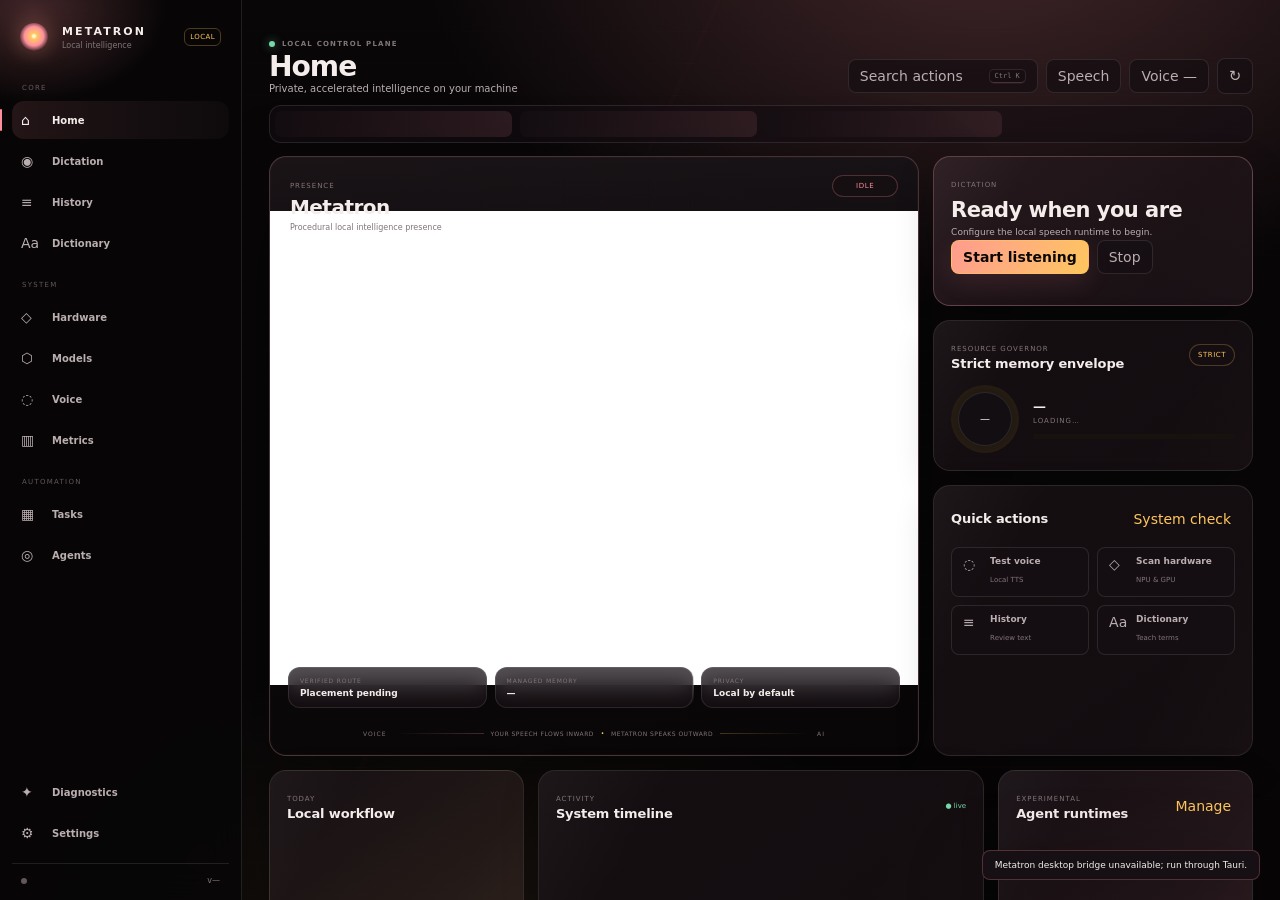
==== commit 9f2eab42: "Metatron v1.4 Full Product Self-Testing Candidate Source: Metatron_v1.4_Full_Product_Self_Testing_Ca" ====
--- a/ui/index.html
+++ b/ui/index.html
@@ -1,28 +1,28 @@
-<!doctype html><html lang="en"><head><meta charset="utf-8"><meta name="viewport" content="width=device-width,initial-scale=1"><meta name="color-scheme" content="dark"><meta name="theme-color" content="#090708"><title>Metatron</title><link rel="stylesheet" href="styles.css"></head><body>
+<!doctype html><html lang="en"><head><meta charset="utf-8"><meta name="viewport" content="width=device-width,initial-scale=1"><meta name="color-scheme" content="dark light"><meta name="theme-color" content="#090708"><title>Metatron</title><link rel="stylesheet" href="styles.css"></head><body>
 <div class="ambient"></div><div id="app"><aside class="sidebar">
 <div class="brand"><span class="brand-orb"></span><div><strong>METATRON</strong><small>Local intelligence</small></div><em>LOCAL</em></div>
 <nav id="nav"><span>Core</span><button data-view="command" class="active">⌂ <b>Home</b></button><button data-view="dictation">◉ <b>Dictation</b></button><button data-view="history">≡ <b>History</b></button><button data-view="vocabulary">Aa <b>Dictionary</b></button><span>System</span><button data-view="hardware">◇ <b>Hardware</b></button><button data-view="models">⬡ <b>Models</b></button><button data-view="voice">◌ <b>Voice</b></button><button data-view="metrics">▥ <b>Metrics</b></button><span>Automation</span><button data-view="tasks">▦ <b>Tasks</b></button><button data-view="agents">◎ <b>Agents</b></button></nav>
 <div class="side-bottom"><button data-view="diagnostics">✦ <b>Diagnostics</b></button><button data-view="settings">⚙ <b>Settings</b></button><div class="side-status"><i id="backendDot"></i><small id="version">v—</small></div></div></aside>
-<main><header><div><h1 id="viewTitle">Home</h1><p id="viewSubtitle">Private, accelerated intelligence on your machine</p></div><div class="top-actions"><button id="paletteBtn" class="search-trigger">Search actions <kbd>Ctrl K</kbd></button><button id="speechQuick">Speech</button><button id="ttsToggle">Voice —</button><button id="refreshBtn">↻</button></div></header><div id="healthRail" class="health-rail"></div>
+<main><header class="app-header"><div class="view-heading"><div class="eyebrow"><span class="local-pulse"></span> LOCAL CONTROL PLANE</div><h1 id="viewTitle">Home</h1><p id="viewSubtitle">Private, accelerated intelligence on your machine</p></div><div class="top-actions"><button id="paletteBtn" class="search-trigger" aria-label="Open command palette"><span>Search actions</span><kbd>Ctrl K</kbd></button><button id="speechQuick" class="header-control" aria-label="Toggle speech">Speech</button><button id="ttsToggle" class="header-control" aria-label="Toggle voice output">Voice —</button><button id="refreshBtn" class="icon-button" aria-label="Refresh system status">↻</button></div></header><div id="healthRail" class="health-rail" aria-live="polite"><span class="health-skeleton"></span><span class="health-skeleton"></span><span class="health-skeleton"></span></div>
 
-<section id="view-command" class="view active"><div class="hero-grid"><article class="panel orb-panel"><div class="floating-head"><div><small>PRESENCE</small><h2>Metatron</h2></div><span id="presenceState" class="pill">idle</span></div><iframe id="orbFrame" src="orb.html" title="Metatron presence"></iframe><div class="orb-foot"><span id="orbDevice">Placement pending</span><small>Your voice flows inward · Metatron speaks outward</small></div></article><div class="home-stack">
-<article class="panel listen-card"><small>DICTATION</small><h2 id="listenHeadline">Ready when you are</h2><p id="listenSubhead">Configure the local speech runtime to begin.</p><div class="row"><button id="startSpeechBtn" class="primary">Start listening</button><button id="stopSpeechBtn">Stop</button></div><div id="dictationFacts" class="facts"></div></article>
-<article class="panel"><div class="panel-head"><div><small>RESOURCE GOVERNOR</small><h2>Strict memory envelope</h2></div><span id="memoryBadge" class="pill gold">STRICT</span></div><div class="memory"><div id="memoryRing" class="memory-ring"><span id="memoryRingText">—</span></div><div><strong id="memoryPrimary">—</strong><small id="memoryLabel">Loading…</small><div class="bar"><i id="memoryFill"></i></div></div></div></article>
-<article class="panel"><div class="panel-head"><h2>Quick actions</h2><button class="link" data-go="diagnostics">System check</button></div><div class="quick"><button data-action="test-voice">◌ <b>Test voice</b><small>Local TTS</small></button><button data-action="scan-hardware">◇ <b>Scan hardware</b><small>NPU & GPU</small></button><button data-action="history">≡ <b>History</b><small>Review text</small></button><button data-action="dictionary">Aa <b>Dictionary</b><small>Teach terms</small></button></div></article></div></div>
-<div class="overview"><article class="panel"><div class="panel-head"><div><small>TODAY</small><h2>Local workflow</h2></div></div><div id="todayStats" class="today"></div></article><article class="panel"><div class="panel-head"><div><small>ACTIVITY</small><h2>System timeline</h2></div><span class="live">● live</span></div><div id="activityList" class="activity"></div></article><article class="panel"><div class="panel-head"><div><small>EXPERIMENTAL</small><h2>Agent runtimes</h2></div><button class="link" data-go="agents">Manage</button></div><div id="agentMiniList"></div></article></div></section>
+<section id="view-command" class="view active"><div class="hero-grid"><article class="panel orb-panel presence-stage"><div class="stage-grid" aria-hidden="true"></div><div class="floating-head"><div><small>PRESENCE</small><h2>Metatron</h2><p>Procedural local intelligence presence</p></div><span id="presenceState" class="pill presence-pill">idle</span></div><iframe id="orbFrame" src="orb.html?dashboard=1" title="Metatron procedural presence"></iframe><div class="presence-status"><div class="stage-stat"><small>VERIFIED ROUTE</small><b id="orbDevice">Placement pending</b></div><div class="stage-stat"><small>MANAGED MEMORY</small><b id="presenceMemory">—</b></div><div class="stage-stat"><small>PRIVACY</small><b id="presencePrivacy">Local by default</b></div></div><div class="presence-caption"><span>VOICE</span><i></i><small>Your speech flows inward</small><strong>·</strong><small>Metatron speaks outward</small><i></i><span>AI</span></div></article><div class="home-stack">
+<article class="panel listen-card panel-accent" data-widget="dictation"><small>DICTATION</small><h2 id="listenHeadline">Ready when you are</h2><p id="listenSubhead">Configure the local speech runtime to begin.</p><div class="row"><button id="startSpeechBtn" class="primary">Start listening</button><button id="stopSpeechBtn">Stop</button></div><div id="dictationFacts" class="facts"></div></article>
+<article class="panel" data-widget="memory"><div class="panel-head"><div><small>RESOURCE GOVERNOR</small><h2>Strict memory envelope</h2></div><span id="memoryBadge" class="pill gold">STRICT</span></div><div class="memory"><div id="memoryRing" class="memory-ring"><span id="memoryRingText">—</span></div><div><strong id="memoryPrimary">—</strong><small id="memoryLabel">Loading…</small><div class="bar"><i id="memoryFill"></i></div></div></div></article>
+<article class="panel" data-widget="quick-actions"><div class="panel-head"><h2>Quick actions</h2><button class="link" data-go="diagnostics">System check</button></div><div class="quick"><button data-action="test-voice">◌ <b>Test voice</b><small>Local TTS</small></button><button data-action="scan-hardware">◇ <b>Scan hardware</b><small>NPU & GPU</small></button><button data-action="history">≡ <b>History</b><small>Review text</small></button><button data-action="dictionary">Aa <b>Dictionary</b><small>Teach terms</small></button></div></article></div></div>
+<div class="overview"><article class="panel workflow-card" data-widget="workflow"><div class="panel-head"><div><small>TODAY</small><h2>Local workflow</h2></div></div><div id="todayStats" class="today"></div></article><article class="panel activity-card" data-widget="activity"><div class="panel-head"><div><small>ACTIVITY</small><h2>System timeline</h2></div><span class="live">● live</span></div><div id="activityList" class="activity"></div></article><article class="panel agents-card" data-widget="agents"><div class="panel-head"><div><small>EXPERIMENTAL</small><h2>Agent runtimes</h2></div><button class="link" data-go="agents">Manage</button></div><div id="agentMiniList"></div></article></div></section>
 
 <section id="view-dictation" class="view"><div class="two"><article class="panel tall"><div class="panel-head"><div><small>LIVE INPUT</small><h2>Dictation engine</h2></div><span id="dictationStatePill" class="pill">offline</span></div><div class="dictation-hero"><div class="mic-orbit">◉</div><div><h3 id="dictationEngineTitle">Speech runtime</h3><p id="dictationEngineText">Configure the local runtime to begin.</p></div></div><div class="row"><button id="dictationStart" class="primary">Start engine</button><button id="dictationStop">Stop engine</button></div><div id="dictationDetails" class="detail-list"></div></article><div class="stack"><article class="panel"><div class="panel-head"><div><small>QUALITY</small><h2>Context & cleanup</h2></div></div><div id="contextSummary" class="feature-list"></div></article><article class="panel"><div class="panel-head"><div><small>PRIVACY</small><h2>Application rules</h2></div></div><div id="privacyRuleSummary" class="feature-list"></div></article></div></div></section>
 <section id="view-history" class="view"><div class="toolbar"><div class="search"><input id="historySearch" placeholder="Search local dictation history"></div><label><input id="historyPinned" type="checkbox"> Pinned</label><button id="clearHistoryBtn">Clear unpinned</button></div><div id="historyPrivacyBanner" class="banner"></div><article class="panel"><div id="historyList" class="list"></div></article></section>
 <section id="view-vocabulary" class="view"><div class="two"><article class="panel"><div class="panel-head"><div><small>PERSONAL DICTIONARY</small><h2>Teach Metatron your words</h2></div><span id="vocabCount" class="pill">0 terms</span></div><div class="form"><label>Term<input id="vocabTerm" placeholder="Supabase"></label><label>Preferred spelling<input id="vocabReplacement"></label><label>Notes<input id="vocabNotes"></label><button id="addVocabBtn" class="primary">Add term</button></div></article><article class="panel"><div class="panel-head"><div><small>APP AWARENESS</small><h2>Context & privacy rules</h2></div></div><div class="form"><label>Application ID<input id="ruleAppId" placeholder="Code.exe"></label><label>Label<input id="ruleLabel"></label><div class="form-row"><label>Context<select id="ruleContext"><option>general</option><option>email</option><option>work</option><option>personal</option><option>code</option><option>terminal</option><option>notes</option></select></label><label>Privacy<select id="rulePrivacy"><option value="allow">Allow</option><option value="no_context">No context</option><option value="pause">Pause dictation</option></select></label></div><button id="addRuleBtn">Save rule</button></div></article></div><div class="two"><article class="panel"><div class="panel-head"><h2>Dictionary entries</h2><input id="vocabSearch" class="mini-search" placeholder="Filter"></div><div id="vocabList" class="list"></div></article><article class="panel"><div class="panel-head"><h2>Application rules</h2><span class="muted">local policy</span></div><div id="appRulesList" class="list"></div></article></div></section>
 <section id="view-hardware" class="view"><div class="two"><article class="panel"><div class="panel-head"><div><small>ROUTING POLICY</small><h2>Accelerator selection</h2></div><div class="row"><button id="winmlCatalog">Windows ML</button><button id="winmlEnsure" class="primary">Prepare providers</button><button id="hardwareRefresh">↻</button></div></div><p class="lead">Every routable NPU → every routable GPU → CPU. Detected hardware without a usable provider is never claimed as active.</p><div id="devicePolicy" class="policy"></div><div id="hardwareCounts" class="metrics"></div></article><article class="panel"><div class="panel-head"><div><small>TRUTHFUL PLACEMENT</small><h2>Active workloads</h2></div></div><div id="actualDevices" class="list"></div></article></div><div id="deviceGrid" class="cards"></div></section>
 <section id="view-models" class="view"><div class="toolbar"><div><b>Local model center</b><span class="muted block">Runtime readiness, memory reservation and preferred placement</span></div><span id="modelBudgetHint" class="pill gold">Strict</span></div><div id="runtimeInventory" class="runtime-grid"></div><div id="modelGrid" class="model-grid"></div></section>
-<section id="view-voice" class="view"><div class="two"><article class="panel"><div class="panel-head"><div><small>SPEECH OUTPUT</small><h2>Voice personality</h2></div></div><div id="voiceControls" class="settings-list"></div></article><article class="panel"><div class="panel-head"><div><small>PREVIEW</small><h2>Test voice</h2></div></div><textarea id="ttsText">Metatron is online. All systems are operating within the configured memory budget.</textarea><div class="row"><button id="speakBtn" class="primary">Speak</button><button id="stopSpeakBtn">Stop</button></div><div id="ttsProviders"></div></article></div></section>
+<section id="view-voice" class="view"><div class="two"><article class="panel"><div class="panel-head"><div><small>SPEECH OUTPUT</small><h2>Voice personality</h2></div></div><div id="voiceControls" class="settings-list"></div></article><article class="panel"><div class="panel-head"><div><small>PREVIEW</small><h2>Test voice</h2></div></div><textarea id="ttsText">Metatron is online. All systems are operating within the configured memory budget.</textarea><div class="row"><button id="speakBtn" class="primary">Speak</button><button id="stopSpeakBtn">Stop</button></div><div id="ttsProviders"></div></article></div><div class="two presence-control-row"><article class="panel"><div class="panel-head"><div><small>ANIMATED CORE</small><h2>Presence engine</h2></div><button data-go="settings">Configure</button></div><div id="coreSummary" class="detail-grid"></div><div class="row"><button id="previewListen">Preview listening</button><button id="previewSpeak" class="primary">Preview speaking</button></div></article><article class="panel"><div class="panel-head"><div><small>COMPANIONS</small><h2>Pet roster</h2></div><button data-go="settings">Configure</button></div><div id="petSummary" class="list"></div><div class="row"><button id="previewPets">Pet reaction</button></div></article></div></section>
 <section id="view-metrics" class="view"><div id="metricCards" class="cards"></div><article class="panel"><div class="panel-head"><div><small>MEMORY GOVERNOR</small><h2>Managed resources</h2></div><span id="budgetState" class="pill">—</span></div><div id="memoryResources" class="list"></div></article></section>
-<section id="view-tasks" class="view"><div class="toolbar"><button id="newTaskBtn" class="primary">+ New task</button><span class="muted">Deterministic task state transitions.</span></div><div id="kanban" class="kanban"></div></section>
+<section id="view-tasks" class="view"><div class="toolbar"><div class="row"><button id="newTaskBtn" class="primary">+ New task</button><button id="refreshAutomation">↻ Refresh</button></div><span class="muted">Schedules create Ready cards; agent execution remains explicit and auditable.</span></div><article id="taskComposer" class="panel task-composer" hidden><div class="panel-head"><div><small>NEW WORK ITEM</small><h2>Create task</h2></div><button id="closeTaskComposer">×</button></div><div class="task-compose-grid"><label>Title<input id="taskTitle" maxlength="200" placeholder="What should be done?"></label><label>Agent<select id="taskAgent"><option value="">Unassigned</option></select></label><label class="wide">Description<textarea id="taskDescription" placeholder="Context, acceptance criteria, constraints…"></textarea></label></div><div class="row"><button id="createTask" class="primary">Create in Backlog</button></div></article><div id="kanban" class="kanban"></div><div class="automation-grid"><article class="panel"><div class="panel-head"><div><small>SCHEDULES</small><h2>Recurring task creation</h2></div><span class="pill">explicit run</span></div><div class="schedule-create"><input id="scheduleLabel" placeholder="Schedule label"><input id="scheduleInterval" type="number" min="1" value="24"><select id="scheduleUnit"><option value="3600">hours</option><option value="60">minutes</option><option value="86400">days</option></select><select id="scheduleAgent"><option value="">Unassigned</option></select><button id="createSchedule">Add</button></div><div id="scheduleList" class="list"></div></article><article class="panel"><div class="panel-head"><div><small>APPROVALS</small><h2>Human gates</h2></div><span id="approvalCount" class="pill">0 pending</span></div><div id="approvalList" class="list"></div></article><article class="panel wide"><div class="panel-head"><div><small>RUN HISTORY</small><h2>Agent execution</h2></div><span class="muted">Refresh is manual to avoid waking remote agents.</span></div><div id="runList" class="run-list"></div></article></div></section>
 <section id="view-agents" class="view"><div class="banner warn"><b>Experimental integrations.</b> Agent adapters are outside the certified dictation/orb/memory core.</div><div id="agentGrid" class="cards"></div></section>
 <section id="view-diagnostics" class="view"><article class="panel diagnostics-hero"><div><small>SYSTEM READINESS</small><h2 id="diagnosticsTitle">Checking Metatron…</h2><p id="diagnosticsSummary">Running non-destructive local checks.</p></div><div id="diagnosticScore" class="score">—</div></article><div id="diagnosticChecks" class="cards"></div><article class="panel certify"><div><small>FULL WINDOWS CERTIFICATION</small><h2>Qualify this PC end-to-end</h2><p class="lead">Preflight checks Windows/WebView2/build tooling. The validation harness then tests process ownership, accelerator routing, STT, TTS and diagnostics on the actual machine.</p></div><div class="row"><button id="copyBootstrapCmd">Copy bootstrap</button><button id="copyValidationCmd" class="primary">Copy validation</button></div></article></section>
-<section id="view-settings" class="view"><div id="settingsGrid" class="settings-grid"></div></section>
+<section id="view-settings" class="view"><div class="settings-toolbar"><div><b>Product settings</b><span class="muted block">Search themes, Presence, pets, speech, privacy, hardware, memory and dashboard controls.</span></div><input id="settingsSearch" class="mini-search settings-search" placeholder="Search settings…" aria-label="Search settings"></div><div id="settingsGrid" class="settings-grid"></div></section>
 </main></div><div id="toast"></div>
 <div id="commandPalette" class="overlay" hidden><div class="palette"><div class="palette-search"><input id="paletteInput" placeholder="Type an action…"><kbd>Esc</kbd></div><div id="paletteResults"></div></div></div>
-<div id="onboarding" class="overlay" hidden><div class="onboarding"><span class="brand-orb large"></span><small>WELCOME TO METATRON</small><h2>Local intelligence, under your control.</h2><p>Metatron keeps its control plane light, prefers your NPU, falls back to GPU, and saves dictated text only when you choose.</p><div class="onboarding-points"><div><b>1</b><span>Private by default<small>Transcript history starts off.</small></span></div><div><b>2</b><span>Truthful acceleration<small>NPU → GPU → CPU with verified placement.</small></span></div><div><b>3</b><span>Strict memory governor<small>Heavy models live in disposable workers.</small></span></div></div><div class="row center"><button id="onboardingDiagnostics">Check my system</button><button id="onboardingDone" class="primary">Enter Metatron</button></div></div></div>
+<div id="onboarding" class="overlay" hidden><div class="onboarding"><span class="brand-orb large"></span><small>WELCOME TO METATRON</small><h2>Local intelligence, under your control.</h2><p>Metatron keeps its control plane light, prefers your NPU, falls back to GPU, and saves dictated text only when you choose.</p><div class="onboarding-points"><div><b>1</b><span>Private by default<small>Transcript history starts off.</small></span></div><div><b>2</b><span>Truthful acceleration<small>NPU → GPU → CPU with verified placement.</small></span></div><div><b>3</b><span>Strict memory governor<small>Heavy models live in disposable workers.</small></span></div></div><div class="onboarding-presence"><small>CHOOSE YOUR PRESENCE</small><div class="presence-choice-group"><button class="presence-choice selected" data-presence-choice="orb"><b>Orb</b><small>Serious procedural core only</small></button><button class="presence-choice" data-presence-choice="pet"><b>Pet</b><small>Companion-first desktop presence</small></button><button class="presence-choice" data-presence-choice="both"><b>Both</b><small>Core plus reactive companion</small></button></div></div><div class="row center"><button id="onboardingDiagnostics">Check my system</button><button id="onboardingDone" class="primary">Enter Metatron</button></div></div></div>
 <script src="app.js"></script></body></html>
--- a/ui/styles.css
+++ b/ui/styles.css
@@ -1 +1,559 @@
-:root{--bg:#080608;--panel:#130e10;--panel2:#191114;--line:rgba(255,201,150,.12);--line2:rgba(255,201,150,.22);--text:#f7efeb;--muted:#9e8f8c;--red:#ff9c9c;--gold:#ffc857;--good:#78d9ad;--warn:#ffca70;--bad:#ff7373;font-family:Inter,ui-sans-serif,system-ui,-apple-system,"Segoe UI",sans-serif;color-scheme:dark}*{box-sizing:border-box}html{background:var(--bg)}body{margin:0;background:radial-gradient(circle at 80% -15%,#65293222,transparent 35%),var(--bg);color:var(--text);min-height:100vh}.ambient{position:fixed;inset:0;pointer-events:none;opacity:.12;background-image:linear-gradient(#ffffff08 1px,transparent 1px),linear-gradient(90deg,#ffffff08 1px,transparent 1px);background-size:42px 42px;mask-image:linear-gradient(black,transparent 75%)}button,input,select,textarea{font:inherit}button{cursor:pointer;border:1px solid var(--line);background:#161012;color:#ded0cb;border-radius:9px;padding:8px 10px}button:hover{border-color:var(--line2);background:#1c1417}.primary{background:linear-gradient(135deg,#8d3942,#a36a27);border-color:#ffc85744;color:white}.link{border:0;background:transparent;color:var(--gold);padding:2px}.muted{color:var(--muted)}.block{display:block}.row{display:flex;gap:8px;align-items:center}.center{justify-content:center}#app{display:grid;grid-template-columns:232px minmax(0,1fr);min-height:100vh}.sidebar{height:100vh;position:sticky;top:0;display:flex;flex-direction:column;padding:18px 12px;border-right:1px solid var(--line);background:#0b080aeF;backdrop-filter:blur(20px)}.brand{display:grid;grid-template-columns:auto 1fr auto;align-items:center;gap:10px;padding:6px 9px 18px}.brand strong{font-size:13px;letter-spacing:.16em}.brand small{display:block;color:var(--muted);font-size:9px}.brand em{font-style:normal;color:var(--gold);font-size:7px;border:1px solid #ffc85733;border-radius:5px;padding:4px}.brand-orb{width:29px;height:29px;border-radius:50%;display:inline-block;background:radial-gradient(circle at 45% 42%,#fff7cf 0 8%,#ffc857 18%,#dc625c 50%,#ff7d8505 73%);box-shadow:0 0 18px #ffc85777,0 0 42px #df5e6633}.brand-orb.large{width:56px;height:56px}.sidebar nav{display:grid;gap:3px}.sidebar nav>span{font-size:8px;letter-spacing:.14em;text-transform:uppercase;color:#6f6265;padding:15px 11px 5px}.sidebar nav button,.side-bottom>button{border:0;background:transparent;text-align:left;color:var(--muted);padding:9px 11px}.sidebar nav button b,.side-bottom b{margin-left:10px;font-weight:500}.sidebar nav button.active{background:linear-gradient(90deg,#ff9c9c14,transparent);color:var(--text);box-shadow:inset 2px 0 var(--red)}.side-bottom{margin-top:auto;display:grid}.side-status{margin-top:10px;padding:12px 10px 0;border-top:1px solid var(--line);display:flex;justify-content:space-between;color:var(--muted)}#backendDot{width:6px;height:6px;border-radius:50%;background:#65585b}.online #backendDot,#backendDot.online{background:var(--good);box-shadow:0 0 8px #78d9ad77}main{padding:19px 28px 40px;max-width:1800px;width:100%;margin:auto}header{display:flex;justify-content:space-between;align-items:flex-start;min-height:65px}header h1{font-size:24px;margin:2px 0 3px;letter-spacing:-.03em}header p{margin:0;color:var(--muted);font-size:11px}.top-actions{display:flex;gap:7px}.search-trigger{min-width:190px;display:flex;justify-content:space-between;gap:15px;color:var(--muted)}kbd{font-size:8px;padding:3px 5px;border:1px solid var(--line);border-radius:4px}.health-rail{height:31px;display:flex;gap:7px;align-items:center;overflow:hidden}.health-chip{font-size:9px;color:var(--muted);border:1px solid #ffffff0a;border-radius:999px;padding:4px 8px;background:#ffffff04}.health-chip:before{content:'●';font-size:6px;color:#77696c;margin-right:6px}.health-chip.good:before{color:var(--good)}.health-chip.warn:before{color:var(--warn)}.health-chip.bad:before{color:var(--bad)}.view{display:none;animation:fade .16s}.view.active{display:block}@keyframes fade{from{opacity:.35;transform:translateY(3px)}}.panel{position:relative;overflow:hidden;border:1px solid var(--line);border-radius:17px;background:linear-gradient(145deg,#171014e8,#0e0a0ce8);padding:17px;box-shadow:0 18px 50px #0004}.panel:before{content:'';position:absolute;inset:0;pointer-events:none;background:linear-gradient(120deg,#ffffff06,transparent 27%)}.panel h2{font-size:13px;margin:2px 0}.panel small{font-size:8px;letter-spacing:.12em;color:#88797c;text-transform:uppercase}.panel-head{display:flex;justify-content:space-between;align-items:center;gap:10px;margin-bottom:12px}.pill{font-size:8px;letter-spacing:.08em;text-transform:uppercase;color:var(--red);border:1px solid var(--line);border-radius:999px;padding:4px 7px}.pill.gold{color:var(--gold)}.hero-grid{display:grid;grid-template-columns:minmax(470px,1.35fr) minmax(330px,.65fr);gap:14px}.orb-panel{height:625px;padding:0;background:radial-gradient(circle at 50% 49%,#872f3719,#0d090beF 65%)}.orb-panel iframe{width:100%;height:100%;border:0}.floating-head{position:absolute;z-index:2;left:18px;right:18px;top:17px;display:flex;justify-content:space-between}.floating-head h2{font-size:18px}.orb-foot{position:absolute;z-index:2;bottom:15px;left:17px;right:17px;display:flex;justify-content:space-between;align-items:center}.orb-foot>span{font-size:9px;padding:6px 8px;border-radius:999px;background:#090708aa;border:1px solid var(--line)}.orb-foot small{font-size:8px;color:#827579}.home-stack{display:grid;gap:14px}.listen-card h2{font-size:20px;margin:8px 0 4px}.listen-card p{color:var(--muted);font-size:10px}.facts{display:flex;gap:8px;margin-top:14px}.fact{flex:1;border-top:1px solid #ffffff0c;padding-top:8px}.fact small{display:block}.fact b{font-size:10px}.memory{display:grid;grid-template-columns:auto 1fr;gap:14px;align-items:center}.memory-ring{--p:0deg;width:68px;height:68px;border-radius:50%;display:grid;place-items:center;background:conic-gradient(var(--gold) var(--p),#25191e 0);position:relative}.memory-ring:before{content:'';position:absolute;inset:6px;border-radius:50%;background:#100b0d}.memory-ring span{z-index:1;font-size:10px}.memory>div:last-child strong,.memory>div:last-child small{display:block}.memory>div:last-child small{color:var(--muted);font-size:8px}.bar{height:5px;background:#25191e;border-radius:99px;margin-top:8px}.bar i{display:block;height:100%;width:0;background:linear-gradient(90deg,#d95c66,var(--gold));border-radius:99px}.quick{display:grid;grid-template-columns:1fr 1fr;gap:8px}.quick button{text-align:left;display:grid;grid-template-columns:auto 1fr;column-gap:8px}.quick button>b{font-size:9px}.quick button>small{grid-column:2;color:var(--muted);font-size:7px;text-transform:none;letter-spacing:0}.overview{display:grid;grid-template-columns:.8fr 1.4fr .8fr;gap:14px;margin-top:14px}.today{display:grid;grid-template-columns:1fr 1fr;gap:8px}.today>div{border:1px solid #ffffff0a;border-radius:10px;padding:9px}.today b{font-size:17px;display:block}.activity{max-height:190px;overflow:auto}.activity-row,.list-row{display:flex;justify-content:space-between;gap:10px;padding:8px 2px;border-bottom:1px solid #ffffff0a;font-size:9px}.activity-row time{color:#706467}.live{font-size:8px;color:var(--good)}.two{display:grid;grid-template-columns:1fr 1fr;gap:14px}.stack{display:grid;gap:14px}.tall{min-height:540px}.dictation-hero{display:flex;align-items:center;gap:18px;padding:32px 8px}.mic-orbit{width:105px;height:105px;border-radius:50%;display:grid;place-items:center;border:1px solid #ffc85733;background:radial-gradient(circle,#ffc85713,#ff9c9c08 50%,transparent 70%);font-size:23px;color:var(--gold)}.dictation-hero h3{font-size:22px;margin:0}.dictation-hero p,.lead{color:var(--muted);font-size:10px;line-height:1.6}.detail-list,.feature-list,.list{display:grid}.detail-item,.feature-item,.data-row{display:flex;justify-content:space-between;gap:12px;padding:9px 0;border-top:1px solid #ffffff0a;font-size:9px}.detail-item span,.feature-item span{color:var(--muted)}.toolbar{display:flex;justify-content:space-between;align-items:center;gap:10px;margin-bottom:12px}.search{flex:1;max-width:500px}.search input,.mini-search,input,select,textarea{width:100%;background:#0c090a;color:var(--text);border:1px solid var(--line);border-radius:8px;padding:8px;outline:none}.banner{padding:10px 12px;border:1px solid #8bb9ff22;border-radius:10px;margin-bottom:10px;background:#8bb9ff09;color:#bccce2;font-size:9px}.banner.warn{border-color:#ffca7033;color:#dbc6a0;background:#ffca7008}.history-item{display:grid;grid-template-columns:1fr auto;gap:12px;border:1px solid #ffffff0c;border-radius:11px;padding:12px;margin-bottom:7px}.history-item p{margin:0 0 7px;font-size:11px;color:#e4d6d1}.meta{display:flex;gap:7px;color:var(--muted);font-size:8px;flex-wrap:wrap}.form{display:grid;gap:9px}.form label{font-size:8px;color:var(--muted)}.form-row{display:grid;grid-template-columns:1fr 1fr;gap:8px}.metrics{display:grid;grid-template-columns:1fr 1fr;gap:8px}.metric{padding:9px;border:1px solid #ffffff0a;border-radius:9px}.metric small{display:block}.metric b{font-size:16px}.policy{display:flex;gap:6px;margin:10px 0}.policy span{font-size:8px;border:1px solid var(--line);border-radius:999px;padding:5px 8px}.cards{display:grid;grid-template-columns:repeat(auto-fit,minmax(260px,1fr));gap:12px}.card,.model-card,.runtime-card,.diagnostic-card{border:1px solid var(--line);border-radius:13px;background:linear-gradient(145deg,#140e11,#0d090b);padding:13px}.model-grid,.runtime-grid{display:grid;grid-template-columns:repeat(auto-fit,minmax(290px,1fr));gap:10px}.runtime-grid{margin-bottom:12px}.runtime-card{display:flex;justify-content:space-between;gap:10px}.runtime-card b,.runtime-card small{display:block}.runtime-card small{font-size:7px;text-transform:none;letter-spacing:0;line-height:1.4}.model-card h3{font-size:11px;margin:4px 0}.model-card p{font-size:8px;color:var(--muted);min-height:35px}.model-meta{display:grid;grid-template-columns:repeat(3,1fr);gap:5px}.model-meta>div{border:1px solid #ffffff0a;border-radius:7px;padding:6px}.device-tokens{display:flex;gap:4px;margin-top:8px}.device-token{font-size:7px;border:1px solid #ffffff0c;border-radius:5px;padding:3px 5px}.device-token:first-child{color:var(--gold);border-color:#ffc8572b}.kanban{display:grid;grid-template-columns:repeat(6,minmax(180px,1fr));gap:9px;overflow:auto}.column{min-height:500px;border:1px solid var(--line);border-radius:12px;padding:9px;background:#ffffff03}.column h3{font-size:8px;color:var(--muted);text-transform:uppercase}.task{border:1px solid #ffffff0d;border-radius:9px;padding:9px;margin-bottom:7px;background:#151012}.task strong{font-size:9px}.settings-grid{display:grid;grid-template-columns:repeat(auto-fit,minmax(320px,1fr));gap:12px}.setting-card{border:1px solid var(--line);border-radius:13px;background:#110c0f;padding:13px}.setting-row{display:grid;grid-template-columns:1fr minmax(120px,180px);align-items:center;gap:10px;margin:8px 0}.setting-row label{font-size:9px}.setting-row small{display:block;color:var(--muted);text-transform:none;letter-spacing:0}.toggle{appearance:none;width:40px!important;height:22px;border-radius:99px!important;background:#2a1d20!important;position:relative}.toggle:after{content:'';position:absolute;width:16px;height:16px;border-radius:50%;top:2px;left:3px;background:#887578;transition:.2s}.toggle:checked:after{left:19px;background:var(--gold)}textarea{min-height:115px;resize:vertical}.diagnostics-hero,.certify{display:flex;justify-content:space-between;align-items:center;margin-bottom:12px}.score{width:78px;height:78px;border-radius:50%;display:grid;place-items:center;border:1px solid var(--line);color:var(--gold);font-size:18px}.overlay{position:fixed;inset:0;z-index:100;background:#030203aa;backdrop-filter:blur(8px);display:grid;place-items:start center;padding-top:12vh}.overlay[hidden]{display:none}.palette{width:min(620px,90vw);border:1px solid var(--line2);border-radius:15px;background:#100b0ff5;box-shadow:0 35px 100px #0009;overflow:hidden}.palette-search{display:flex;gap:10px;padding:12px;border-bottom:1px solid var(--line)}.palette-search input{border:0;background:transparent}.palette-item{width:100%;display:flex;justify-content:space-between;border:0;background:transparent}.palette-item.active{background:#ffc8570c}.onboarding{width:min(600px,92vw);padding:32px;border:1px solid var(--line2);border-radius:20px;background:radial-gradient(circle at 50% -10%,#a43d481d,transparent 40%),#100b0d;text-align:center}.onboarding h2{font-size:27px}.onboarding>p{color:var(--muted);font-size:11px;line-height:1.6}.onboarding-points{display:grid;gap:7px;text-align:left;margin:20px}.onboarding-points>div{display:grid;grid-template-columns:28px 1fr;gap:9px;border:1px solid #ffffff0a;padding:9px;border-radius:9px}.onboarding-points span{font-size:9px}.onboarding-points small{display:block;text-transform:none;letter-spacing:0}#toast{position:fixed;right:20px;bottom:20px;z-index:200;background:#211517;border:1px solid var(--line);border-radius:9px;padding:9px 12px;opacity:0;transform:translateY(7px);transition:.2s;font-size:10px}#toast.show{opacity:1;transform:none}@media(max-width:1150px){#app{grid-template-columns:76px 1fr}.brand>div,.brand em,.sidebar nav b,.sidebar nav>span,.side-bottom b{display:none}.hero-grid{grid-template-columns:1fr}.orb-panel{height:480px}.overview{grid-template-columns:1fr 1fr}.overview>article:first-child{grid-column:1/-1}}@media(max-width:800px){.sidebar{display:none}#app{display:block}main{padding:14px}.two,.overview{display:block}.panel{margin-bottom:10px}.top-actions button:not(#refreshBtn){display:none}.orb-panel{height:380px}.kanban{grid-template-columns:repeat(6,210px)}}@media(prefers-reduced-motion:reduce){*{animation:none!important;transition:none!important}}
+:root {
+  color-scheme: dark;
+  --app-background: #080607;
+  --app-surface: #171014;
+  --app-accent: #ff8f9c;
+  --app-core: #ffc65c;
+  --material-opacity: 90%;
+  --border-opacity: 26%;
+  --neutral-border-opacity: 11%;
+  --glow-opacity: 24%;
+  --font-scale: 1;
+  --radius-factor: 1;
+
+  --bg-base: var(--app-background);
+  --bg-elevated: color-mix(in srgb, var(--app-surface) 76%, var(--app-background));
+  --bg-overlay: color-mix(in srgb, var(--app-surface) 94%, #000);
+  --surface-1: color-mix(in srgb, var(--app-surface) var(--material-opacity), var(--app-background));
+  --surface-2: color-mix(in srgb, var(--app-surface) 82%, var(--app-accent) 18%);
+  --surface-3: color-mix(in srgb, var(--app-surface) 76%, var(--app-core) 24%);
+  --surface-hover: color-mix(in srgb, var(--surface-1) 89%, var(--app-accent) 11%);
+
+  --border-subtle: color-mix(in srgb, var(--app-accent) var(--border-opacity), transparent);
+  --border-neutral: color-mix(in srgb, var(--text-primary) var(--neutral-border-opacity), transparent);
+  --border-strong: color-mix(in srgb, var(--app-core) 42%, transparent);
+
+  --text-primary: #f4edeb;
+  --text-secondary: #baaeb0;
+  --text-muted: #817579;
+  --text-faint: #62575b;
+
+  --accent-primary: var(--app-accent);
+  --accent-secondary: color-mix(in srgb, var(--app-accent) 65%, var(--app-core));
+  --accent-glow: color-mix(in srgb, var(--app-accent) var(--glow-opacity), transparent);
+  --intelligence-core: var(--app-core);
+
+  --status-good: #75d8a8;
+  --status-warn: #f2c76f;
+  --status-bad: #ff7d88;
+  --status-info: #8eb9ff;
+
+  --shadow-soft: 0 14px 38px #00000032;
+  --shadow-elevated: 0 26px 80px #00000062;
+  --shadow-focus: 0 0 0 3px color-mix(in srgb, var(--accent-primary) 24%, transparent);
+  --material-blur: 18px;
+
+  --radius-sm: calc(8px * var(--radius-factor));
+  --radius-md: calc(12px * var(--radius-factor));
+  --radius-lg: calc(17px * var(--radius-factor));
+  --radius-xl: calc(24px * var(--radius-factor));
+  --radius-pill: 999px;
+
+  --space-1: 4px;
+  --space-2: 8px;
+  --space-3: 12px;
+  --space-4: 16px;
+  --space-5: 22px;
+  --space-6: 30px;
+
+  --motion-fast: 120ms;
+  --motion-normal: 190ms;
+  --motion-slow: 320ms;
+  --ease-premium: cubic-bezier(.2,.78,.2,1);
+
+  --sidebar-width: 242px;
+  --content-max: 1680px;
+  --density-y: 1;
+}
+
+:root[data-theme="obsidian"] {
+  --app-background: #08090a;
+  --app-surface: #14171a;
+  --app-accent: #dbe2ea;
+  --app-core: #ffffff;
+  --text-primary: #f4f6f8;
+  --text-secondary: #b2b8bf;
+  --text-muted: #747b82;
+}
+
+:root[data-theme="aurora"] {
+  --app-background: #050915;
+  --app-surface: #0d1730;
+  --app-accent: #61d8ff;
+  --app-core: #9b91ff;
+  --text-primary: #eff5ff;
+  --text-secondary: #aabbd2;
+  --text-muted: #70829b;
+}
+
+:root[data-theme="ember"] {
+  --app-background: #0d0806;
+  --app-surface: #1b110d;
+  --app-accent: #ff7f5f;
+  --app-core: #efb24d;
+  --text-primary: #fbf0e9;
+  --text-secondary: #c5afa2;
+  --text-muted: #8b7469;
+}
+
+:root[data-theme="porcelain"] {
+  color-scheme: light;
+  --app-background: #f1ece3;
+  --app-surface: #fffaf1;
+  --app-accent: #9c4056;
+  --app-core: #a8791d;
+  --bg-overlay: #fffdf8f2;
+  --text-primary: #272321;
+  --text-secondary: #5d5551;
+  --text-muted: #817671;
+  --text-faint: #a39791;
+  --border-neutral: #352f2a14;
+  --shadow-soft: 0 16px 40px #59493614;
+  --shadow-elevated: 0 28px 80px #59493622;
+  --status-good: #227a55;
+  --status-warn: #976d13;
+  --status-bad: #b73e50;
+  --status-info: #356fa6;
+}
+
+:root[data-density="compact"] { --density-y: .82; }
+:root[data-density="spacious"] { --density-y: 1.18; }
+:root[data-sidebar="compact"] { --sidebar-width: 86px; }
+
+* { box-sizing: border-box; }
+html, body { margin: 0; min-width: 100%; min-height: 100%; }
+html { background: var(--bg-base); font-family: "Segoe UI Variable Text", "Segoe UI", system-ui, sans-serif; }
+body {
+  overflow: hidden;
+  background:
+    radial-gradient(900px 620px at 77% -10%, var(--accent-glow), transparent 64%),
+    radial-gradient(700px 520px at 38% 110%, color-mix(in srgb, var(--intelligence-core) 7%, transparent), transparent 68%),
+    var(--bg-base);
+  color: var(--text-primary);
+  font-size: calc(14px * var(--font-scale));
+  -webkit-font-smoothing: antialiased;
+}
+button, input, select, textarea { font: inherit; }
+button, input, select, textarea { color: inherit; }
+button { -webkit-tap-highlight-color: transparent; }
+button:focus-visible, input:focus-visible, select:focus-visible, textarea:focus-visible, [tabindex]:focus-visible {
+  outline: 1px solid color-mix(in srgb, var(--accent-primary) 62%, white 8%);
+  outline-offset: 2px;
+  box-shadow: var(--shadow-focus);
+}
+::selection { background: color-mix(in srgb, var(--accent-primary) 33%, transparent); }
+::-webkit-scrollbar { width: 9px; height: 9px; }
+::-webkit-scrollbar-track { background: transparent; }
+::-webkit-scrollbar-thumb { background: color-mix(in srgb, var(--text-muted) 30%, transparent); border: 3px solid transparent; background-clip: padding-box; border-radius: var(--radius-pill); }
+
+.ambient {
+  position: fixed;
+  inset: 0;
+  pointer-events: none;
+  opacity: .6;
+  background-image:
+    linear-gradient(115deg, transparent 0 42%, color-mix(in srgb, var(--accent-primary) 2.5%, transparent) 42.2% 42.4%, transparent 42.6%),
+    linear-gradient(transparent 0 96%, color-mix(in srgb, var(--text-primary) 1.6%, transparent) 96%);
+  background-size: 100% 100%, 100% 32px;
+}
+
+#app { position: relative; z-index: 1; display: grid; grid-template-columns: var(--sidebar-width) minmax(0, 1fr); height: 100vh; }
+.sidebar {
+  position: relative;
+  display: flex;
+  flex-direction: column;
+  min-width: 0;
+  padding: 18px 12px 13px;
+  border-right: 1px solid var(--border-neutral);
+  background: color-mix(in srgb, var(--bg-base) 84%, transparent);
+  backdrop-filter: blur(var(--material-blur));
+  overflow: hidden;
+}
+.sidebar::after {
+  content: "";
+  position: absolute;
+  inset: 0 0 auto;
+  height: 170px;
+  pointer-events: none;
+  background: radial-gradient(180px 125px at 14% 6%, var(--accent-glow), transparent 74%);
+}
+.brand { position: relative; z-index: 1; display: grid; grid-template-columns: 32px 1fr auto; align-items: center; gap: 10px; min-height: 42px; padding: 5px 8px 17px; }
+.brand-orb { width: 28px; height: 28px; border-radius: 50%; display: inline-block; background: radial-gradient(circle at 50% 47%, #fff8d0 0 6%, var(--intelligence-core) 15%, var(--accent-primary) 47%, color-mix(in srgb, var(--accent-primary) 20%, transparent) 71%, transparent 73%); box-shadow: 0 0 18px var(--accent-glow), 0 0 30px color-mix(in srgb, var(--intelligence-core) 16%, transparent); }
+.brand-orb.large { width: 52px; height: 52px; margin: auto; }
+.brand strong { display: block; font-size: 11px; letter-spacing: .19em; font-weight: 730; }
+.brand small { display: block; margin-top: 3px; color: var(--text-muted); font-size: 8px; }
+.brand em { font-style: normal; color: var(--intelligence-core); font-size: 7px; border: 1px solid color-mix(in srgb, var(--intelligence-core) 28%, transparent); border-radius: 6px; padding: 4px 5px; letter-spacing: .06em; }
+
+.sidebar nav { display: grid; gap: 3px; min-height: 0; }
+.sidebar nav > span { padding: 16px 10px 6px; color: var(--text-faint); font-size: 7px; letter-spacing: .18em; text-transform: uppercase; }
+.sidebar nav button, .side-bottom button {
+  position: relative;
+  width: 100%;
+  min-height: 38px;
+  display: grid;
+  grid-template-columns: 26px 1fr;
+  align-items: center;
+  gap: 5px;
+  border: 0;
+  border-radius: var(--radius-md);
+  padding: 7px 9px;
+  color: var(--text-secondary);
+  background: transparent;
+  text-align: left;
+  cursor: pointer;
+  transition: background var(--motion-fast), color var(--motion-fast), transform var(--motion-fast);
+}
+.sidebar nav button::before, .side-bottom button::before {
+  content: "";
+  position: absolute;
+  left: -12px;
+  top: 8px;
+  bottom: 8px;
+  width: 2px;
+  border-radius: 4px;
+  background: transparent;
+  box-shadow: none;
+}
+.sidebar nav button:hover, .side-bottom button:hover { color: var(--text-primary); background: color-mix(in srgb, var(--surface-hover) 62%, transparent); }
+.sidebar nav button:active, .side-bottom button:active { transform: translateY(1px); }
+.sidebar nav button.active { color: var(--text-primary); background: linear-gradient(90deg, color-mix(in srgb, var(--accent-primary) 12%, transparent), color-mix(in srgb, var(--surface-1) 54%, transparent)); }
+.sidebar nav button.active::before { background: var(--accent-primary); box-shadow: 0 0 14px var(--accent-glow); }
+.sidebar nav b, .side-bottom b { font-size: 10px; font-weight: 570; }
+.side-bottom { margin-top: auto; display: grid; gap: 3px; }
+.side-status { display: flex; align-items: center; justify-content: space-between; margin-top: 8px; padding: 12px 9px 2px; border-top: 1px solid var(--border-neutral); color: var(--text-muted); }
+.side-status i, .local-pulse { width: 6px; height: 6px; border-radius: 50%; background: var(--text-faint); box-shadow: 0 0 0 transparent; }
+.side-status i.online, .local-pulse { background: var(--status-good); box-shadow: 0 0 10px color-mix(in srgb, var(--status-good) 60%, transparent); }
+.side-status small { font-size: 8px; font-variant-numeric: tabular-nums; }
+
+:root[data-sidebar="compact"] .brand > div,
+:root[data-sidebar="compact"] .brand em,
+:root[data-sidebar="compact"] .sidebar nav b,
+:root[data-sidebar="compact"] .sidebar nav > span,
+:root[data-sidebar="compact"] .side-bottom b { display: none; }
+:root[data-sidebar="compact"] .brand { grid-template-columns: 1fr; justify-items: center; padding-inline: 0; }
+:root[data-sidebar="compact"] .sidebar nav button,
+:root[data-sidebar="compact"] .side-bottom button { grid-template-columns: 1fr; text-align: center; justify-items: center; font-size: 16px; }
+:root[data-sidebar="compact"] .side-status { justify-content: center; gap: 7px; }
+
+main { min-width: 0; height: 100vh; overflow: auto; padding: 22px clamp(18px, 2.1vw, 34px) 36px; }
+main > * { width: min(100%, var(--content-max)); margin-left: auto; margin-right: auto; }
+.app-header { display: flex; justify-content: space-between; gap: 22px; align-items: flex-end; min-height: 72px; margin-bottom: 11px; }
+.view-heading { min-width: 0; }
+.eyebrow { display: flex; gap: 7px; align-items: center; color: var(--text-muted); font-size: 7px; letter-spacing: .17em; font-weight: 650; }
+.app-header h1 { margin: 5px 0 2px; font-size: clamp(24px, 2.2vw, 34px); line-height: 1; letter-spacing: -.035em; font-weight: 680; }
+.app-header p { margin: 0; color: var(--text-secondary); font-size: 10px; }
+.top-actions { display: flex; gap: 8px; align-items: center; flex-wrap: wrap; justify-content: flex-end; }
+button {
+  border: 1px solid var(--border-neutral);
+  border-radius: var(--radius-sm);
+  background: color-mix(in srgb, var(--surface-1) 73%, transparent);
+  color: var(--text-secondary);
+  padding: 8px 11px;
+  cursor: pointer;
+  transition: transform var(--motion-fast) var(--ease-premium), border-color var(--motion-fast), background var(--motion-fast), color var(--motion-fast), box-shadow var(--motion-fast);
+}
+button:hover:not(:disabled) { color: var(--text-primary); border-color: var(--border-subtle); background: var(--surface-hover); }
+button:active:not(:disabled) { transform: translateY(1px); }
+button:disabled { opacity: .42; cursor: not-allowed; }
+button.primary { color: color-mix(in srgb, #0b0806 88%, var(--app-background)); background: linear-gradient(120deg, color-mix(in srgb, var(--accent-primary) 78%, var(--intelligence-core)), var(--intelligence-core)); border-color: color-mix(in srgb, var(--intelligence-core) 52%, transparent); font-weight: 650; box-shadow: 0 8px 24px color-mix(in srgb, var(--accent-primary) 12%, transparent); }
+button.primary:hover:not(:disabled) { background: linear-gradient(120deg, color-mix(in srgb, var(--accent-primary) 68%, white 12%), color-mix(in srgb, var(--intelligence-core) 84%, white 8%)); color: #100b08; }
+button.link { border: 0; background: transparent; color: var(--intelligence-core); padding-inline: 4px; }
+.search-trigger { min-width: 190px; display: flex; align-items: center; justify-content: space-between; gap: 18px; text-align: left; color: var(--text-secondary); }
+kbd { border: 1px solid var(--border-neutral); border-bottom-color: var(--border-subtle); border-radius: 5px; padding: 2px 5px; color: var(--text-muted); background: color-mix(in srgb, var(--surface-1) 66%, transparent); font-size: 7px; box-shadow: 0 1px 0 color-mix(in srgb, var(--text-primary) 5%, transparent); }
+.header-control { min-width: 72px; }
+.icon-button { min-width: 36px; padding-inline: 10px; font-size: 15px; }
+
+.health-rail {
+  min-height: 38px;
+  display: grid;
+  grid-template-columns: repeat(4, minmax(0, 1fr));
+  gap: 8px;
+  margin-bottom: 13px;
+  padding: 5px;
+  border: 1px solid var(--border-neutral);
+  border-radius: var(--radius-md);
+  background: color-mix(in srgb, var(--surface-1) 58%, transparent);
+}
+.health-chip { min-width: 0; display: flex; align-items: center; gap: 7px; padding: 6px 8px; border-radius: 8px; color: var(--text-secondary); font-size: 8px; white-space: nowrap; overflow: hidden; text-overflow: ellipsis; }
+.health-chip::before { content: "●"; font-size: 7px; color: var(--text-muted); }
+.health-chip b { color: var(--text-primary); font-weight: 620; }
+.health-chip.good::before { color: var(--status-good); }
+.health-chip.warn::before { content: "◆"; color: var(--status-warn); }
+.health-chip.bad::before { content: "!"; color: var(--status-bad); }
+.health-skeleton { height: 26px; border-radius: 7px; background: linear-gradient(100deg, color-mix(in srgb, var(--surface-1) 70%, transparent), color-mix(in srgb, var(--surface-2) 65%, transparent), color-mix(in srgb, var(--surface-1) 70%, transparent)); background-size: 220% 100%; animation: skeleton 1.6s ease infinite; }
+@keyframes skeleton { 50% { background-position: 100% 0; } }
+
+.view { display: none; animation: view-in var(--motion-normal) var(--ease-premium); }
+.view.active { display: block; }
+@keyframes view-in { from { opacity: .38; transform: translateY(3px); } }
+
+.panel {
+  position: relative;
+  overflow: hidden;
+  border: 1px solid var(--border-neutral);
+  border-radius: var(--radius-lg);
+  background: linear-gradient(145deg, color-mix(in srgb, var(--surface-1) 94%, transparent), color-mix(in srgb, var(--bg-elevated) 95%, transparent));
+  padding: calc(17px * var(--density-y));
+  box-shadow: var(--shadow-soft);
+}
+.panel::before { content: ""; position: absolute; inset: 0; pointer-events: none; background: linear-gradient(120deg, color-mix(in srgb, var(--text-primary) 4%, transparent), transparent 25% 72%, color-mix(in srgb, var(--accent-primary) 2%, transparent)); }
+.panel > * { position: relative; z-index: 1; }
+.panel h2 { margin: 2px 0; font-size: 13px; font-weight: 650; letter-spacing: -.01em; }
+.panel small, .setting-card > small { color: var(--text-muted); font-size: 7px; letter-spacing: .14em; text-transform: uppercase; }
+.panel-head { display: flex; justify-content: space-between; align-items: center; gap: 10px; margin-bottom: 12px; }
+.pill { display: inline-flex; align-items: center; justify-content: center; min-height: 22px; padding: 4px 8px; border: 1px solid var(--border-neutral); border-radius: var(--radius-pill); color: var(--accent-primary); background: color-mix(in srgb, var(--surface-1) 62%, transparent); font-size: 7px; letter-spacing: .08em; text-transform: uppercase; }
+.pill.gold { color: var(--intelligence-core); border-color: color-mix(in srgb, var(--intelligence-core) 24%, transparent); }
+.muted { color: var(--text-muted); }
+.block { display: block; }
+.row { display: flex; gap: 8px; align-items: center; flex-wrap: wrap; }
+.row.center { justify-content: center; }
+
+.hero-grid { display: grid; grid-template-columns: minmax(520px, 1.42fr) minmax(320px, .58fr); gap: 14px; }
+.presence-stage {
+  min-height: 600px;
+  height: min(66vh, 650px);
+  padding: 0;
+  isolation: isolate;
+  background:
+    radial-gradient(circle at 50% 45%, color-mix(in srgb, var(--accent-primary) 14%, transparent), transparent 29%),
+    radial-gradient(circle at 50% 50%, color-mix(in srgb, var(--intelligence-core) 5%, transparent), transparent 45%),
+    linear-gradient(165deg, color-mix(in srgb, var(--surface-1) 88%, #000 12%), color-mix(in srgb, var(--bg-base) 94%, #000 6%));
+  border-color: color-mix(in srgb, var(--accent-primary) 16%, var(--border-neutral));
+  box-shadow: 0 32px 90px #00000055, inset 0 0 0 1px color-mix(in srgb, var(--text-primary) 2%, transparent);
+}
+.presence-stage::before { z-index: 0; background: radial-gradient(circle at 50% 43%, color-mix(in srgb, var(--accent-primary) 9%, transparent), transparent 42%), linear-gradient(180deg, color-mix(in srgb, var(--text-primary) 3%, transparent), transparent 24%); }
+.stage-grid { position: absolute; z-index: 0; inset: 0; opacity: .34; background-image: linear-gradient(color-mix(in srgb, var(--accent-primary) 4%, transparent) 1px, transparent 1px), linear-gradient(90deg, color-mix(in srgb, var(--accent-primary) 4%, transparent) 1px, transparent 1px); background-size: 42px 42px; mask-image: radial-gradient(circle at 50% 48%, #000 0 24%, transparent 72%); }
+.presence-stage iframe { position: absolute; z-index: 1; inset: 54px 0 70px; width: 100%; height: calc(100% - 124px); border: 0; background: radial-gradient(circle at 50% 48%, color-mix(in srgb, var(--accent-primary) 8%, transparent), transparent 44%), transparent; color-scheme: dark; }
+:root[data-theme="porcelain"] .presence-stage iframe { color-scheme: light; }
+.floating-head { position: absolute; z-index: 4; left: 20px; right: 20px; top: 18px; display: flex; justify-content: space-between; align-items: flex-start; }
+.floating-head h2 { margin-top: 4px; font-size: 20px; letter-spacing: -.025em; }
+.floating-head p { margin: 4px 0 0; color: var(--text-muted); font-size: 8px; }
+.presence-pill { min-width: 66px; border-color: color-mix(in srgb, var(--accent-primary) 25%, transparent); backdrop-filter: blur(10px); }
+.presence-status { position: absolute; z-index: 4; left: 18px; right: 18px; bottom: 47px; display: grid; grid-template-columns: repeat(3, 1fr); gap: 8px; }
+.stage-stat { min-width: 0; padding: 9px 11px; border: 1px solid var(--border-neutral); border-radius: var(--radius-md); background: color-mix(in srgb, var(--bg-overlay) 72%, transparent); backdrop-filter: blur(12px); }
+.stage-stat small { display: block; margin-bottom: 4px; font-size: 6px; }
+.stage-stat b { display: block; overflow: hidden; text-overflow: ellipsis; white-space: nowrap; font-size: 9px; font-weight: 620; }
+.presence-caption { position: absolute; z-index: 4; left: 20px; right: 20px; bottom: 17px; display: flex; align-items: center; justify-content: center; gap: 7px; color: var(--text-faint); }
+.presence-caption i { flex: 1; max-width: 90px; height: 1px; background: linear-gradient(90deg, transparent, color-mix(in srgb, var(--accent-primary) 24%, transparent)); }
+.presence-caption i:nth-last-of-type(1) { background: linear-gradient(90deg, color-mix(in srgb, var(--intelligence-core) 24%, transparent), transparent); }
+.presence-caption span { color: var(--text-muted); font-size: 6px; letter-spacing: .17em; }
+.presence-caption small { font-size: 6px; letter-spacing: .08em; }
+.presence-caption strong { color: var(--intelligence-core); font-size: 8px; }
+
+.home-stack { display: grid; gap: 14px; grid-template-rows: auto auto 1fr; }
+.panel-accent { border-color: color-mix(in srgb, var(--accent-primary) 20%, var(--border-neutral)); background: linear-gradient(145deg, color-mix(in srgb, var(--surface-2) 42%, var(--surface-1)), var(--surface-1)); }
+.listen-card h2 { margin: 8px 0 4px; font-size: 21px; letter-spacing: -.025em; }
+.listen-card p { margin: 0; color: var(--text-secondary); font-size: 9px; line-height: 1.5; }
+.facts { display: flex; gap: 8px; margin-top: 14px; }
+.fact { flex: 1; min-width: 0; border-top: 1px solid var(--border-neutral); padding-top: 8px; }
+.fact small { display: block; }
+.fact b { display: block; margin-top: 3px; overflow: hidden; text-overflow: ellipsis; font-size: 9px; white-space: nowrap; font-variant-numeric: tabular-nums; }
+.governor-card { background: radial-gradient(320px 120px at 0 100%, color-mix(in srgb, var(--intelligence-core) 7%, transparent), transparent 70%), var(--surface-1); }
+.memory { display: grid; grid-template-columns: auto 1fr; gap: 14px; align-items: center; }
+.memory-ring { --p: 0deg; width: 68px; height: 68px; border-radius: 50%; display: grid; place-items: center; position: relative; background: conic-gradient(var(--intelligence-core) var(--p), color-mix(in srgb, var(--surface-3) 34%, var(--bg-base)) 0); box-shadow: inset 0 0 16px color-mix(in srgb, var(--intelligence-core) 5%, transparent); }
+.memory-ring::before { content: ""; position: absolute; inset: 7px; border-radius: 50%; background: var(--bg-elevated); border: 1px solid var(--border-neutral); }
+.memory-ring span { position: relative; z-index: 1; font-size: 10px; font-variant-numeric: tabular-nums; }
+.memory > div:last-child strong, .memory > div:last-child small { display: block; }
+.memory > div:last-child strong { font-size: 13px; font-variant-numeric: tabular-nums; }
+.memory > div:last-child small { margin-top: 3px; color: var(--text-muted); font-size: 7px; }
+.bar { height: 5px; margin-top: 9px; overflow: hidden; border-radius: var(--radius-pill); background: color-mix(in srgb, var(--surface-3) 22%, var(--bg-base)); }
+.bar i { display: block; height: 100%; width: 0; border-radius: inherit; background: linear-gradient(90deg, var(--accent-primary), var(--intelligence-core)); box-shadow: 0 0 12px var(--accent-glow); transition: width var(--motion-slow) var(--ease-premium); }
+.quick-card { background: linear-gradient(150deg, color-mix(in srgb, var(--surface-1) 91%, transparent), color-mix(in srgb, var(--surface-2) 22%, var(--surface-1))); }
+.quick { display: grid; grid-template-columns: 1fr 1fr; gap: 8px; }
+.quick button { min-height: 50px; display: grid; grid-template-columns: 20px 1fr; column-gap: 7px; text-align: left; }
+.quick button > b { font-size: 9px; }
+.quick button > small { grid-column: 2; color: var(--text-muted); font-size: 7px; text-transform: none; letter-spacing: 0; }
+
+.overview { display: grid; grid-template-columns: .8fr 1.4fr .8fr; gap: 14px; margin-top: 14px; }
+.workflow-card { background: linear-gradient(145deg, var(--surface-1), color-mix(in srgb, var(--surface-1) 91%, var(--intelligence-core) 9%)); }
+.activity-card { min-height: 180px; }
+.agents-card { background: linear-gradient(145deg, var(--surface-1), color-mix(in srgb, var(--surface-1) 91%, var(--accent-primary) 9%)); }
+.today { display: grid; grid-template-columns: 1fr 1fr; gap: 8px; }
+.today > div { border: 1px solid var(--border-neutral); border-radius: var(--radius-md); padding: 9px; background: color-mix(in srgb, var(--bg-base) 22%, transparent); }
+.today b { display: block; margin-top: 4px; font-size: 17px; font-variant-numeric: tabular-nums; }
+.activity { max-height: 190px; overflow: auto; }
+.activity-row, .list-row { display: flex; justify-content: space-between; gap: 10px; padding: 8px 2px; border-bottom: 1px solid var(--border-neutral); font-size: 8px; }
+.activity-row time { color: var(--text-muted); font-variant-numeric: tabular-nums; }
+.live { color: var(--status-good); font-size: 7px; }
+
+.two { display: grid; grid-template-columns: 1fr 1fr; gap: 14px; }
+.stack { display: grid; gap: 14px; }
+.tall { min-height: 540px; }
+.dictation-hero { display: flex; align-items: center; gap: 18px; padding: 32px 8px; }
+.mic-orbit { width: 105px; height: 105px; flex: 0 0 auto; display: grid; place-items: center; border: 1px solid color-mix(in srgb, var(--intelligence-core) 26%, transparent); border-radius: 50%; background: radial-gradient(circle, color-mix(in srgb, var(--intelligence-core) 9%, transparent), color-mix(in srgb, var(--accent-primary) 5%, transparent) 50%, transparent 70%); color: var(--intelligence-core); font-size: 23px; }
+.dictation-hero h3 { margin: 0; font-size: 22px; }
+.dictation-hero p, .lead { color: var(--text-secondary); font-size: 9px; line-height: 1.6; }
+.detail-list, .feature-list, .list { display: grid; }
+.detail-item, .feature-item, .data-row { display: flex; justify-content: space-between; gap: 12px; padding: 9px 0; border-top: 1px solid var(--border-neutral); font-size: 8px; }
+.detail-item span, .feature-item span { color: var(--text-muted); }
+.toolbar { display: flex; justify-content: space-between; align-items: center; gap: 10px; margin-bottom: 12px; }
+.search { flex: 1; max-width: 500px; }
+
+input, select, textarea {
+  width: 100%;
+  min-height: 34px;
+  border: 1px solid var(--border-neutral);
+  border-radius: var(--radius-sm);
+  padding: 8px 9px;
+  outline: none;
+  background: color-mix(in srgb, var(--bg-base) 74%, var(--surface-1));
+  color: var(--text-primary);
+  transition: border-color var(--motion-fast), box-shadow var(--motion-fast), background var(--motion-fast);
+}
+input:hover, select:hover, textarea:hover { border-color: var(--border-subtle); }
+input:focus, select:focus, textarea:focus { border-color: color-mix(in srgb, var(--accent-primary) 46%, transparent); }
+input[type="color"] { min-height: 36px; padding: 3px; cursor: pointer; }
+input[type="range"] { min-height: 22px; padding: 0; border: 0; background: transparent; accent-color: var(--accent-primary); }
+textarea { min-height: 115px; resize: vertical; }
+
+.banner { margin-bottom: 10px; padding: 10px 12px; border: 1px solid color-mix(in srgb, var(--status-info) 25%, transparent); border-radius: var(--radius-md); background: color-mix(in srgb, var(--status-info) 7%, transparent); color: color-mix(in srgb, var(--status-info) 55%, var(--text-primary)); font-size: 8px; }
+.banner.warn { border-color: color-mix(in srgb, var(--status-warn) 28%, transparent); background: color-mix(in srgb, var(--status-warn) 6%, transparent); color: color-mix(in srgb, var(--status-warn) 52%, var(--text-primary)); }
+.history-item { display: grid; grid-template-columns: 1fr auto; gap: 12px; margin-bottom: 7px; border: 1px solid var(--border-neutral); border-radius: var(--radius-md); padding: 12px; background: color-mix(in srgb, var(--surface-1) 64%, transparent); }
+.history-item p { margin: 0 0 7px; color: var(--text-primary); font-size: 10px; line-height: 1.45; }
+.meta { display: flex; gap: 7px; flex-wrap: wrap; color: var(--text-muted); font-size: 7px; }
+.form { display: grid; gap: 9px; }
+.form label { color: var(--text-muted); font-size: 8px; }
+.form label input, .form label select { margin-top: 4px; }
+.form-row { display: grid; grid-template-columns: 1fr 1fr; gap: 8px; }
+.metrics { display: grid; grid-template-columns: 1fr 1fr; gap: 8px; }
+.metric { padding: 9px; border: 1px solid var(--border-neutral); border-radius: var(--radius-sm); background: color-mix(in srgb, var(--surface-1) 64%, transparent); }
+.metric small { display: block; }
+.metric b { display: block; margin-top: 3px; font-size: 16px; font-variant-numeric: tabular-nums; }
+.policy { display: flex; gap: 6px; margin: 10px 0; flex-wrap: wrap; }
+.policy span { padding: 5px 8px; border: 1px solid var(--border-neutral); border-radius: var(--radius-pill); color: var(--text-secondary); font-size: 7px; }
+
+.cards { display: grid; grid-template-columns: repeat(auto-fit, minmax(260px, 1fr)); gap: 12px; }
+.card, .model-card, .runtime-card, .diagnostic-card { border: 1px solid var(--border-neutral); border-radius: var(--radius-md); background: linear-gradient(145deg, var(--surface-1), color-mix(in srgb, var(--surface-1) 93%, var(--accent-primary) 7%)); padding: 13px; box-shadow: 0 8px 28px #00000018; }
+.model-grid, .runtime-grid { display: grid; grid-template-columns: repeat(auto-fit, minmax(290px, 1fr)); gap: 10px; }
+.runtime-grid { margin-bottom: 12px; }
+.runtime-card { display: flex; justify-content: space-between; gap: 10px; }
+.runtime-card b, .runtime-card small { display: block; }
+.runtime-card small { font-size: 7px; line-height: 1.4; text-transform: none; letter-spacing: 0; }
+.model-card h3 { margin: 4px 0; font-size: 11px; }
+.model-card p { min-height: 35px; color: var(--text-secondary); font-size: 8px; }
+.model-meta { display: grid; grid-template-columns: repeat(3, 1fr); gap: 5px; }
+.model-meta > div { padding: 6px; border: 1px solid var(--border-neutral); border-radius: 7px; }
+.device-tokens { display: flex; gap: 4px; margin-top: 8px; }
+.device-token { padding: 3px 5px; border: 1px solid var(--border-neutral); border-radius: 5px; font-size: 7px; }
+.device-token:first-child { color: var(--intelligence-core); border-color: color-mix(in srgb, var(--intelligence-core) 25%, transparent); }
+.kanban { display: grid; grid-template-columns: repeat(6, minmax(180px, 1fr)); gap: 9px; overflow: auto; padding-bottom: 8px; }
+.column { min-height: 500px; border: 1px solid var(--border-neutral); border-radius: var(--radius-md); padding: 9px; background: color-mix(in srgb, var(--surface-1) 44%, transparent); }
+.column h3 { color: var(--text-muted); font-size: 7px; letter-spacing: .1em; text-transform: uppercase; }
+.task { margin-bottom: 7px; padding: 9px; border: 1px solid var(--border-neutral); border-radius: var(--radius-sm); background: var(--surface-1); }
+.task strong { font-size: 9px; }
+
+.settings-grid { display: grid; grid-template-columns: repeat(auto-fit, minmax(320px, 1fr)); gap: 12px; }
+.setting-card { position: relative; border: 1px solid var(--border-neutral); border-radius: var(--radius-lg); background: linear-gradient(145deg, var(--surface-1), color-mix(in srgb, var(--surface-1) 94%, var(--accent-primary) 6%)); padding: 15px; box-shadow: var(--shadow-soft); }
+.setting-card h2 { margin: 4px 0 12px; font-size: 15px; }
+.setting-card.wide { grid-column: 1 / -1; }
+.theme-studio { display: grid; grid-template-columns: minmax(270px, .8fr) minmax(360px, 1.2fr); gap: 18px; background: radial-gradient(480px 180px at 0 0, var(--accent-glow), transparent 74%), var(--surface-1); }
+.theme-preview { min-height: 250px; position: relative; overflow: hidden; border: 1px solid var(--border-neutral); border-radius: var(--radius-lg); background: radial-gradient(circle at 50% 42%, color-mix(in srgb, var(--accent-primary) 16%, transparent), transparent 32%), linear-gradient(155deg, var(--bg-base), var(--surface-1)); padding: 18px; }
+.theme-preview::before { content: ""; position: absolute; width: 112px; height: 112px; left: 50%; top: 49%; transform: translate(-50%, -50%); border-radius: 50%; background: radial-gradient(circle, #fff8d9 0 5%, var(--intelligence-core) 14%, var(--accent-primary) 48%, color-mix(in srgb, var(--accent-primary) 16%, transparent) 68%, transparent 71%); box-shadow: 0 0 35px var(--accent-glow), 0 0 70px color-mix(in srgb, var(--intelligence-core) 12%, transparent); }
+.theme-preview .preview-shell { position: absolute; inset: 16px; border: 1px solid var(--border-neutral); border-radius: var(--radius-md); }
+.theme-preview .preview-title { position: absolute; left: 30px; top: 28px; }
+.theme-preview .preview-title small { display: block; color: var(--text-muted); font-size: 6px; letter-spacing: .13em; }
+.theme-preview .preview-title b { display: block; margin-top: 3px; font-size: 10px; }
+.theme-preview .preview-chips { position: absolute; left: 30px; right: 30px; bottom: 28px; display: grid; grid-template-columns: repeat(3, 1fr); gap: 5px; }
+.theme-preview .preview-chips i { height: 28px; border: 1px solid var(--border-neutral); border-radius: 7px; background: color-mix(in srgb, var(--surface-1) 73%, transparent); }
+.setting-row { display: grid; grid-template-columns: minmax(120px, 1fr) minmax(140px, 190px); align-items: center; gap: 10px; margin: 8px 0; }
+.setting-row label { color: var(--text-secondary); font-size: 8px; }
+.setting-row label small { display: block; margin-top: 2px; color: var(--text-muted); font-size: 7px; text-transform: none; letter-spacing: 0; }
+.setting-row > b { font-size: 9px; text-align: right; }
+.range-wrap { display: grid; grid-template-columns: 1fr 34px; align-items: center; gap: 7px; }
+.range-value { color: var(--text-muted); font-size: 7px; text-align: right; font-variant-numeric: tabular-nums; }
+.theme-actions { display: flex; gap: 7px; flex-wrap: wrap; margin-top: 14px; }
+.theme-actions button { font-size: 8px; }
+.theme-import { display: none; }
+.toggle { appearance: none; justify-self: end; width: 42px !important; min-height: 23px; height: 23px; padding: 0; border: 1px solid var(--border-neutral) !important; border-radius: var(--radius-pill) !important; background: color-mix(in srgb, var(--text-muted) 20%, var(--surface-1)) !important; position: relative; cursor: pointer; }
+.toggle::after { content: ""; position: absolute; width: 16px; height: 16px; top: 2px; left: 3px; border-radius: 50%; background: var(--text-muted); transition: left var(--motion-fast) var(--ease-premium), background var(--motion-fast), box-shadow var(--motion-fast); }
+.toggle:checked { border-color: color-mix(in srgb, var(--intelligence-core) 25%, transparent) !important; background: color-mix(in srgb, var(--intelligence-core) 15%, var(--surface-1)) !important; }
+.toggle:checked::after { left: 21px; background: var(--intelligence-core); box-shadow: 0 0 10px color-mix(in srgb, var(--intelligence-core) 25%, transparent); }
+
+.empty-state { padding: 24px 14px; border: 1px dashed var(--border-neutral); border-radius: var(--radius-md); color: var(--text-muted); background: color-mix(in srgb, var(--surface-1) 44%, transparent); text-align: center; font-size: 8px; }
+.empty-state b { display: block; margin-bottom: 4px; color: var(--text-secondary); font-size: 10px; }
+
+.diagnostics-hero, .certify { display: flex; justify-content: space-between; align-items: center; margin-bottom: 12px; }
+.score { width: 78px; height: 78px; flex: 0 0 auto; display: grid; place-items: center; border: 1px solid var(--border-strong); border-radius: 50%; color: var(--intelligence-core); font-size: 18px; font-variant-numeric: tabular-nums; box-shadow: inset 0 0 24px color-mix(in srgb, var(--intelligence-core) 6%, transparent); }
+
+.overlay { position: fixed; inset: 0; z-index: 100; display: grid; place-items: start center; padding-top: 12vh; background: color-mix(in srgb, var(--bg-base) 70%, transparent); backdrop-filter: blur(10px); }
+.overlay[hidden] { display: none; }
+.palette { width: min(620px, 90vw); overflow: hidden; border: 1px solid var(--border-subtle); border-radius: var(--radius-lg); background: var(--bg-overlay); box-shadow: var(--shadow-elevated); }
+.palette-search { display: flex; gap: 10px; padding: 12px; border-bottom: 1px solid var(--border-neutral); }
+.palette-search input { border: 0; background: transparent; }
+.palette-item { width: 100%; display: flex; justify-content: space-between; border: 0; border-radius: 0; background: transparent; }
+.palette-item.active { background: color-mix(in srgb, var(--accent-primary) 9%, transparent); }
+.onboarding { width: min(600px, 92vw); padding: 32px; border: 1px solid var(--border-subtle); border-radius: var(--radius-xl); background: radial-gradient(circle at 50% -10%, var(--accent-glow), transparent 40%), var(--bg-overlay); box-shadow: var(--shadow-elevated); text-align: center; }
+.onboarding h2 { font-size: 27px; }
+.onboarding > p { color: var(--text-secondary); font-size: 10px; line-height: 1.6; }
+.onboarding-points { display: grid; gap: 7px; margin: 20px; text-align: left; }
+.onboarding-points > div { display: grid; grid-template-columns: 28px 1fr; gap: 9px; padding: 9px; border: 1px solid var(--border-neutral); border-radius: var(--radius-sm); background: color-mix(in srgb, var(--surface-1) 54%, transparent); }
+.onboarding-points span { font-size: 9px; }
+.onboarding-points small { display: block; text-transform: none; letter-spacing: 0; }
+#toast { position: fixed; z-index: 200; right: 20px; bottom: 20px; max-width: min(420px, 80vw); padding: 9px 12px; border: 1px solid var(--border-subtle); border-radius: var(--radius-sm); background: var(--bg-overlay); box-shadow: var(--shadow-elevated); color: var(--text-primary); opacity: 0; transform: translateY(7px); pointer-events: none; transition: opacity var(--motion-normal), transform var(--motion-normal); font-size: 9px; }
+#toast.show { opacity: 1; transform: none; }
+
+:root[data-motion="minimal"] { --motion-fast: 70ms; --motion-normal: 100ms; --motion-slow: 150ms; }
+:root[data-motion="expressive"] { --motion-fast: 150ms; --motion-normal: 240ms; --motion-slow: 420ms; }
+:root[data-reduce-motion="true"] *,
+:root[data-reduce-motion="true"] *::before,
+:root[data-reduce-motion="true"] *::after { scroll-behavior: auto !important; animation-duration: .001ms !important; animation-iteration-count: 1 !important; transition-duration: .001ms !important; }
+
+@media (max-width: 1220px) {
+  :root { --sidebar-width: 86px; }
+  .brand > div, .brand em, .sidebar nav b, .sidebar nav > span, .side-bottom b { display: none; }
+  .brand { grid-template-columns: 1fr; justify-items: center; padding-inline: 0; }
+  .sidebar nav button, .side-bottom button { grid-template-columns: 1fr; justify-items: center; text-align: center; font-size: 16px; }
+  .hero-grid { grid-template-columns: 1fr; }
+  .presence-stage { height: 520px; min-height: 520px; }
+  .home-stack { grid-template-columns: 1fr 1fr; grid-template-rows: auto auto; }
+  .quick-card { grid-column: 1 / -1; }
+  .overview { grid-template-columns: 1fr 1fr; }
+  .overview > article:first-child { grid-column: 1 / -1; }
+}
+
+@media (max-width: 900px) {
+  .app-header { align-items: flex-start; }
+  .search-trigger { min-width: 140px; }
+  .search-trigger span { display: none; }
+  .health-rail { grid-template-columns: 1fr 1fr; }
+  .two, .overview, .theme-studio { grid-template-columns: 1fr; }
+  .home-stack { grid-template-columns: 1fr; }
+  .quick-card { grid-column: auto; }
+  .presence-status { grid-template-columns: 1fr; max-width: 230px; }
+  .presence-caption { display: none; }
+  .presence-stage iframe { bottom: 12px; height: calc(100% - 70px); }
+  .settings-grid { grid-template-columns: 1fr; }
+}
+
+@media (max-width: 720px) {
+  body { overflow: auto; }
+  #app { display: block; height: auto; min-height: 100vh; }
+  .sidebar { display: none; }
+  main { height: auto; min-height: 100vh; overflow: visible; padding: 15px; }
+  .app-header { display: block; }
+  .top-actions { margin-top: 12px; justify-content: flex-start; }
+  .top-actions .header-control { display: none; }
+  .health-rail { grid-template-columns: 1fr; }
+  .presence-stage { min-height: 430px; height: 430px; }
+  .presence-status { left: 12px; bottom: 12px; }
+  .floating-head { left: 14px; right: 14px; }
+  .kanban { grid-template-columns: repeat(6, 210px); }
+  .diagnostics-hero, .certify { align-items: flex-start; gap: 16px; }
+  .setting-row { grid-template-columns: 1fr; }
+  .toggle { justify-self: start; }
+}
+
+@media (prefers-reduced-motion: reduce) {
+  *, *::before, *::after { scroll-behavior: auto !important; animation-duration: .001ms !important; animation-iteration-count: 1 !important; transition-duration: .001ms !important; }
+}
+.dashboard-widget-list{display:grid;gap:10px;margin:14px 0}.dashboard-widget-list>b{font-size:.72rem;letter-spacing:.08em;text-transform:uppercase;opacity:.68;margin-top:6px}.dashboard-widget-row{display:flex;align-items:center;justify-content:space-between;gap:14px;padding:10px 12px;border:1px solid color-mix(in srgb,var(--app-accent) var(--neutral-border-opacity),transparent);border-radius:calc(12px * var(--radius-factor));background:color-mix(in srgb,var(--app-surface) 74%,transparent)}.dashboard-widget-row label{display:flex;align-items:center;gap:9px;font-weight:650}.dashboard-widget-row button{min-width:36px;padding:7px 10px}.dashboard-widget-row button:disabled{opacity:.32;cursor:not-allowed}
+
+/* Product-completion surfaces: animated core, companions, settings discovery. */
+.settings-toolbar{display:flex;align-items:center;justify-content:space-between;gap:18px;margin-bottom:16px;padding:4px 2px}.settings-toolbar .settings-search{width:min(360px,42vw);min-width:220px}.setting-card[hidden]{display:none!important}
+.presence-master,.core-studio{min-width:0}.core-studio .row{margin-top:10px;flex-wrap:wrap}.companion-studio{overflow:hidden}.companion-global{display:grid;grid-template-columns:repeat(2,minmax(0,1fr));gap:0 18px;margin:8px 0 16px}.pet-editor-list{display:grid;grid-template-columns:repeat(2,minmax(0,1fr));gap:12px}.pet-editor{padding:14px;border:1px solid color-mix(in srgb,var(--app-accent) 13%,transparent);border-radius:calc(15px*var(--radius-factor));background:color-mix(in srgb,var(--app-surface) 86%,transparent)}.pet-editor-head{display:flex;align-items:center;gap:10px;margin-bottom:12px}.pet-editor-head>div:nth-child(2){display:grid;gap:2px;min-width:0}.pet-editor-head small{color:var(--muted);text-transform:capitalize}.pet-enable{margin-left:auto;font-size:12px;color:var(--muted);display:flex;align-items:center;gap:6px}.pet-swatch{width:34px;height:34px;border-radius:45% 55% 50% 46%;background:radial-gradient(circle at 35% 30%,#fff 0 6%,var(--pet-b) 8% 25%,var(--pet-a) 48%,transparent 78%);box-shadow:0 0 14px color-mix(in srgb,var(--pet-a) 46%,transparent);flex:0 0 auto}.pet-editor-grid{display:grid;grid-template-columns:repeat(2,minmax(0,1fr));gap:9px}.pet-editor-grid label{display:grid;gap:5px;font-size:11px;color:var(--muted)}.pet-editor-grid input,.pet-editor-grid select{width:100%;min-width:0}.pet-editor-grid input[type="color"]{height:33px;padding:3px}.pet-editor-grid input[type="range"]{padding:0}
+.presence-control-row{margin-top:16px}.presence-control-row .detail-grid{margin-top:8px}.onboarding-presence{margin:18px 0 4px;text-align:left}.onboarding-presence>small{display:block;text-align:center;margin-bottom:9px}.presence-choice-group{display:grid;grid-template-columns:repeat(3,minmax(0,1fr));gap:9px}.presence-choice{display:grid;gap:3px;text-align:left;padding:12px;border:1px solid color-mix(in srgb,var(--app-accent) 15%,transparent);background:color-mix(in srgb,var(--app-surface) 78%,transparent)}.presence-choice small{color:var(--muted);font-size:10px;line-height:1.35}.presence-choice.selected{border-color:color-mix(in srgb,var(--app-accent) 65%,transparent);box-shadow:0 0 0 1px color-mix(in srgb,var(--app-accent) 22%,transparent),0 0 22px color-mix(in srgb,var(--app-accent) 10%,transparent)}
+@media(max-width:1050px){.pet-editor-list{grid-template-columns:1fr}.companion-global{grid-template-columns:1fr}.presence-choice-group{grid-template-columns:1fr}.settings-toolbar{align-items:flex-start;flex-direction:column}.settings-toolbar .settings-search{width:100%;min-width:0}}
+
+/* Automation center */
+.task-composer{margin-bottom:14px}.task-compose-grid{display:grid;grid-template-columns:1fr 240px;gap:12px;margin:10px 0 14px}.task-compose-grid label{display:grid;gap:6px;font-size:11px;color:var(--muted)}.task-compose-grid .wide{grid-column:1/-1}.task-compose-grid textarea{min-height:86px}.task-desc{display:-webkit-box;-webkit-line-clamp:3;-webkit-box-orient:vertical;overflow:hidden;color:var(--muted);line-height:1.45;margin:5px 0}.task-agent{width:100%;margin:8px 0 5px;font-size:11px}.task-actions{flex-wrap:wrap}.automation-grid{display:grid;grid-template-columns:repeat(2,minmax(0,1fr));gap:14px;margin-top:16px}.automation-grid>.wide{grid-column:1/-1}.schedule-create{display:grid;grid-template-columns:minmax(150px,1fr) 82px 90px minmax(130px,.8fr) auto;gap:8px;margin:12px 0}.automation-row,.run-row{display:flex;align-items:center;justify-content:space-between;gap:14px;padding:10px 0;border-bottom:1px solid var(--border-neutral)}.automation-row:last-child,.run-row:last-child{border-bottom:0}.automation-row>div:first-child,.run-row>div:first-child{display:grid;gap:3px;min-width:0}.automation-row small,.run-row small{color:var(--muted)}.run-list{display:grid}.run-state{display:inline-flex;width:max-content;padding:3px 7px;border-radius:999px;font-size:9px;text-transform:uppercase;letter-spacing:.06em;background:color-mix(in srgb,var(--app-accent) 12%,transparent);color:var(--text-secondary)}.run-state.succeeded{background:#4fd59a1a;color:#79e6b5}.run-state.failed{background:#ff5b6e1a;color:#ff8e9a}.run-state.cancelled{background:#aeb5c21a;color:#bec4ce}.run-state.running{background:color-mix(in srgb,var(--app-core) 15%,transparent);color:var(--app-core)}button.danger{border-color:#ff667044;color:#ff8d96}
+@media(max-width:1050px){.automation-grid{grid-template-columns:1fr}.automation-grid>.wide{grid-column:auto}.schedule-create{grid-template-columns:1fr 90px 90px}.schedule-create select:nth-of-type(2),.schedule-create button{grid-column:auto}.task-compose-grid{grid-template-columns:1fr}}
